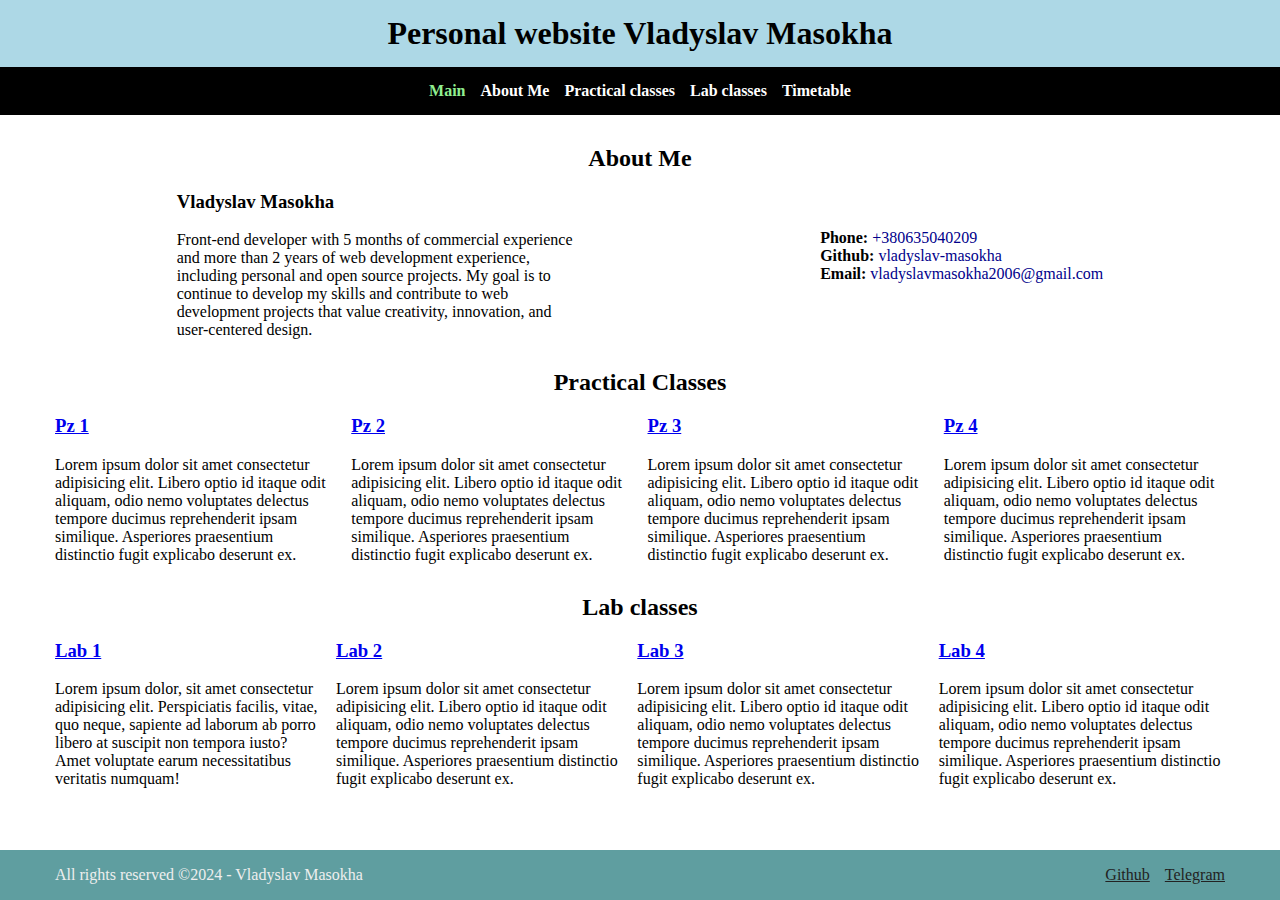
==== index.html @ e5b8f501 "update links" ====
<!DOCTYPE html>
<html lang="en">
	<head>
		<meta charset="UTF-8" />
		<meta name="viewport" content="width=device-width, initial-scale=1.0" />
		<title>CV, Vladyslav Masokha - Junior React developer</title>
		<link rel="stylesheet" href="./style.css" />
	</head>
	<body>
		<div id="root">
			<header class="header">
				<div class="wrapper">
					<div class="headerTop">
						<h1>Personal website Vladyslav Masokha</h1>
					</div>
				</div>
			</header>

			<nav class="nav" role="navigation">
				<ul>
					<li><a href="./index.html" class="navLink active">Main</a></li>
					<li><a href="#about" class="navLink">About Me</a></li>
					<li>
						<a href="#practicalClasses" class="navLink">Practical classes</a>
					</li>
					<li><a href="#labClasses" class="navLink">Lab classes</a></li>
					<li><a href="./timetable.html" class="navLink">Timetable</a></li>
				</ul>
			</nav>

			<main class="main">
				<section id="about">
					<div class="wrapper">
						<h2 class="blockTitle">About Me</h2>

						<div class="aboutBody">
							<div class="personalInfo">
								<h3>Vladyslav Masokha</h3>
								<p>
									Front-end developer with 5 months of commercial experience and
									more than 2 years of web development experience, including
									personal and open source projects. My goal is to continue to
									develop my skills and contribute to web development projects
									that value creativity, innovation, and user-centered design.
								</p>
							</div>

							<div class="contactInfo">
								<p>
									<span>Phone: </span
									><a href="tel:+380635040209">+380635040209</a>
								</p>
								<p>
									<span>Github: </span
									><a href="https://github.com/vladyslav-masokha"
										>vladyslav-masokha</a
									>
								</p>
								<p>
									<span>Email: </span
									><a href="mailto:vladyslavmasokha2006@gmail.com"
										>vladyslavmasokha2006@gmail.com</a
									>
								</p>
							</div>
						</div>
					</div>
				</section>

				<section id="practicalClasses">
					<div class="wrapper">
						<h2 class="blockTitle">Practical Classes</h2>

						<div class="practicalClassesBody">
							<div class="practical">
								<h3>
									<a
										href="./timetable.html"
										target="_blank"
										>Pz 1</a
									>
								</h3>
								<p>
									Lorem ipsum dolor sit amet consectetur adipisicing elit.
									Libero optio id itaque odit aliquam, odio nemo voluptates
									delectus tempore ducimus reprehenderit ipsam similique.
									Asperiores praesentium distinctio fugit explicabo deserunt ex.
								</p>
							</div>
							<div class="practical">
								<h3>
									<a
										href="./pz1/index.html"
										target="_blank"
										>Pz 2</a
									>
								</h3>
								<p>
									Lorem ipsum dolor sit amet consectetur adipisicing elit.
									Libero optio id itaque odit aliquam, odio nemo voluptates
									delectus tempore ducimus reprehenderit ipsam similique.
									Asperiores praesentium distinctio fugit explicabo deserunt ex.
								</p>
							</div>
							<div class="practical">
								<h3>
									<a
										href="./pz3/index.html"
										target="_blank"
										>Pz 3</a
									>
								</h3>
								<p>
									Lorem ipsum dolor sit amet consectetur adipisicing elit.
									Libero optio id itaque odit aliquam, odio nemo voluptates
									delectus tempore ducimus reprehenderit ipsam similique.
									Asperiores praesentium distinctio fugit explicabo deserunt ex.
								</p>
							</div>

							<div class="practical">
								<h3>
									<a
										href="./pz4/index.html"
										target="_blank"
										>Pz 4</a
									>
								</h3>
								<p>
									Lorem ipsum dolor sit amet consectetur adipisicing elit.
									Libero optio id itaque odit aliquam, odio nemo voluptates
									delectus tempore ducimus reprehenderit ipsam similique.
									Asperiores praesentium distinctio fugit explicabo deserunt ex.
								</p>
							</div>
						</div>
					</div>
				</section>

				<section id="labClasses">
					<div class="wrapper">
						<h2 class="blockTitle">Lab classes</h2>

						<div class="labClassesBody">
							<div class="lab">
								<h3>
									<a href="./lab1/index.html" target="_blank">Lab 1</a>
								</h3>
								<p>
									Lorem ipsum dolor, sit amet consectetur adipisicing elit.
									Perspiciatis facilis, vitae, quo neque, sapiente ad laborum ab
									porro libero at suscipit non tempora iusto? Amet voluptate
									earum necessitatibus veritatis numquam!
								</p>
							</div>

							<div class="lab">
								<h3>
									<a href="./lab2/lab2.html" target="_blank">Lab 2</a>
								</h3>
								<p>
									Lorem ipsum dolor sit amet consectetur adipisicing elit.
									Libero optio id itaque odit aliquam, odio nemo voluptates
									delectus tempore ducimus reprehenderit ipsam similique.
									Asperiores praesentium distinctio fugit explicabo deserunt ex.
								</p>
							</div>

							<div class="lab">
								<h3>
									<a href="./pz3/index.html" target="_blank">Lab 3</a>
								</h3>
								<p>
									Lorem ipsum dolor sit amet consectetur adipisicing elit.
									Libero optio id itaque odit aliquam, odio nemo voluptates
									delectus tempore ducimus reprehenderit ipsam similique.
									Asperiores praesentium distinctio fugit explicabo deserunt ex.
								</p>
							</div>

							<div class="lab">
								<h3>
									<a href="./lab4/index.html" target="_blank">Lab 4</a>
								</h3>
								<p>
									Lorem ipsum dolor sit amet consectetur adipisicing elit.
									Libero optio id itaque odit aliquam, odio nemo voluptates
									delectus tempore ducimus reprehenderit ipsam similique.
									Asperiores praesentium distinctio fugit explicabo deserunt ex.
								</p>
							</div>
						</div>
					</div>
				</section>
			</main>

			<footer class="footer">
				<div class="wrapper">
					<div class="footerBody">
						<span class="copyright">
							All rights reserved &copy;2024 - Vladyslav Masokha
						</span>

						<div class="socials">
							<ul>
								<li>
									<a href="https://github.com/vladyslav-masokha" target="_blank"
										>Github</a
									>
								</li>
								<li>
									<a href="https://t.me/vll_kmx" target="_blank">Telegram</a>
								</li>
							</ul>
						</div>
					</div>
				</div>
			</footer>
		</div>
	</body>
</html>
---- style.css ----
*,
*::before,
*::after {
	box-sizing: border-box;
}

#root {
	display: flex;
	flex-direction: column;
	min-height: 100vh;
	overflow: hidden;
}

body,
h1,
p,
h2 {
	margin: 0;
	padding: 0;
}

li {
	list-style: none;
}

.wrapper {
	max-width: 1170px;
	margin: 0 auto;
}

.header {
	background-color: lightblue;

	.headerTop {
		text-align: center;
		padding: 15px 0;
	}
}

.nav ul {
	display: flex;
	justify-content: center;
	background-color: #000;
	padding: 15px 0;
	margin: 0;

	li:not(:first-child) {
		margin: 0 0 0 15px;
	}

	.navLink {
		color: #fff;
		text-decoration: none;
		font-weight: 700;
		transition: color 0.5s ease-in-out;

		&.active {
			color: #90ee90;
		}

		&:hover {
			color: #90ee90;
		}
	}
}

.main {
	.blockTitle {
		text-align: center;
	}

	#about {
		margin: 30px 0;

		.aboutBody {
			display: flex;
			justify-content: space-around;
			align-items: center;

			.personalInfo {
				max-width: 400px;
			}

			.contactInfo {
				span {
					font-weight: 700;
				}

				a {
					color: #00008b;
					text-decoration: none;
				}
			}
		}
	}

	#practicalClasses,
	#labClasses {
		margin: 30px 0;

		.practicalClassesBody,
		.labClassesBody {
			display: flex;
			gap: 15px;
			justify-content: space-around;

			.practical,
			.lab {
				max-width: 400px;
			}
		}
	}
}

.footer {
	margin-top: auto;
	background-color: cadetblue;

	.footerBody {
		display: flex;
		justify-content: space-between;
		align-items: center;

		.copyright {
			color: #eee;
		}

		.socials ul {
			display: flex;

			li:not(:first-child) {
				margin: 0 0 0 15px;
			}

			a {
				color: #222;
			}
		}
	}
}

table {
	width: 100%;
	border-collapse: collapse;
	margin: 20px 0;
	box-shadow: 0 2px 10px rgba(0, 0, 0, 0.1);

	th,
	td {
		border: 1px solid #ccc;
		padding: 15px;
		text-align: center;
		background-color: #fff;
		transition: background-color 0.3s;
	}

	th {
		background-color: #502fd4;
		color: #fff;

		p {
			margin: 0;
			font-size: 0.8em;
		}
	}

	td:hover {
		background-color: #f1f1f1;
	}

	.time {
		font-weight: bold;
	}
}
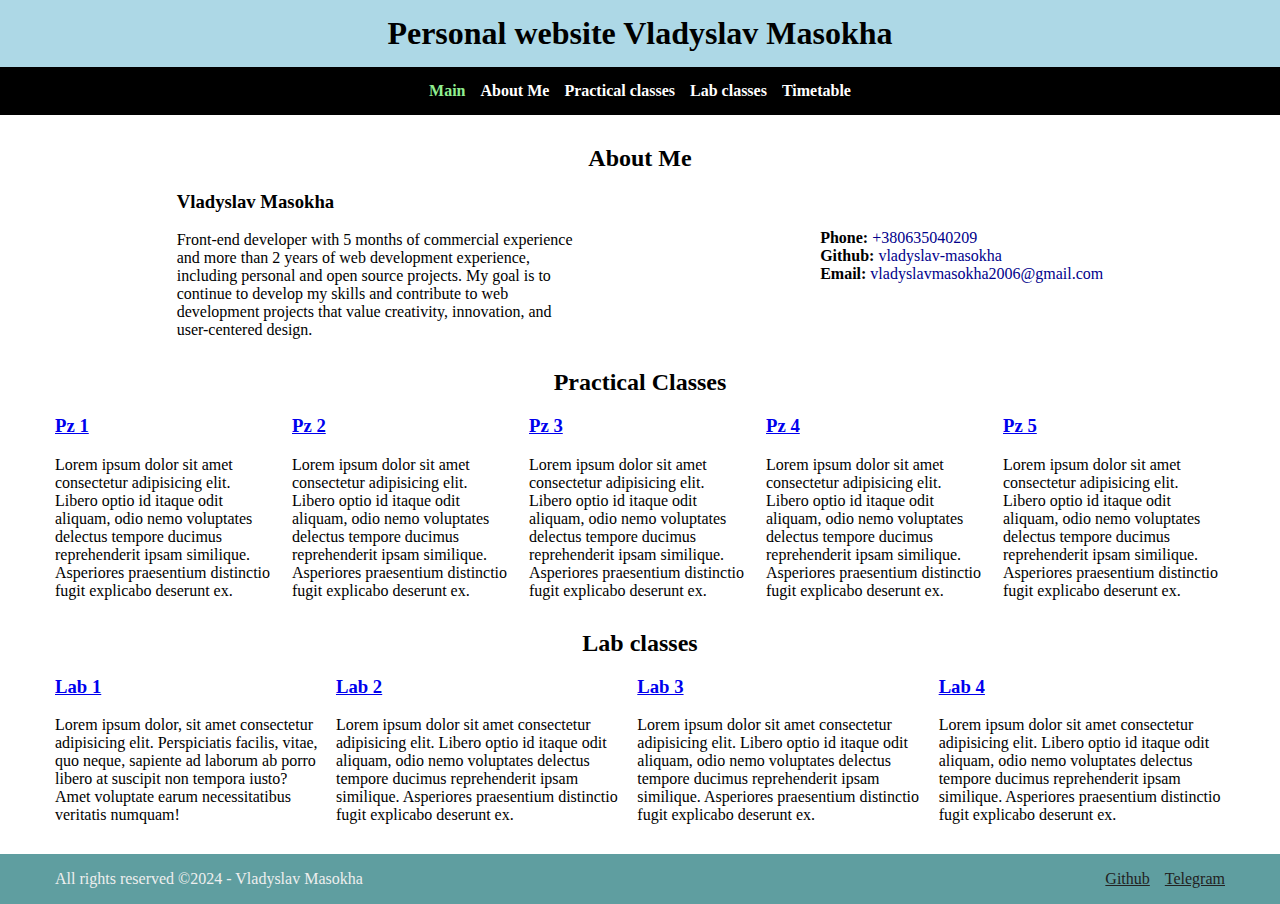
==== commit 92b69733: "added link pz5" ====
--- a/index.html
+++ b/index.html
@@ -74,57 +74,53 @@
 						<div class="practicalClassesBody">
 							<div class="practical">
 								<h3>
-									<a
-										href="./timetable.html"
-										target="_blank"
-										>Pz 1</a
-									>
-								</h3>
-								<p>
-									Lorem ipsum dolor sit amet consectetur adipisicing elit.
-									Libero optio id itaque odit aliquam, odio nemo voluptates
-									delectus tempore ducimus reprehenderit ipsam similique.
-									Asperiores praesentium distinctio fugit explicabo deserunt ex.
-								</p>
-							</div>
-							<div class="practical">
-								<h3>
-									<a
-										href="./pz1/index.html"
-										target="_blank"
-										>Pz 2</a
-									>
-								</h3>
-								<p>
-									Lorem ipsum dolor sit amet consectetur adipisicing elit.
-									Libero optio id itaque odit aliquam, odio nemo voluptates
-									delectus tempore ducimus reprehenderit ipsam similique.
-									Asperiores praesentium distinctio fugit explicabo deserunt ex.
-								</p>
-							</div>
-							<div class="practical">
-								<h3>
-									<a
-										href="./pz3/index.html"
-										target="_blank"
-										>Pz 3</a
-									>
-								</h3>
-								<p>
-									Lorem ipsum dolor sit amet consectetur adipisicing elit.
-									Libero optio id itaque odit aliquam, odio nemo voluptates
-									delectus tempore ducimus reprehenderit ipsam similique.
-									Asperiores praesentium distinctio fugit explicabo deserunt ex.
-								</p>
-							</div>
-
-							<div class="practical">
-								<h3>
-									<a
-										href="./pz4/index.html"
-										target="_blank"
-										>Pz 4</a
-									>
+									<a href="./timetable.html" target="_blank">Pz 1</a>
+								</h3>
+								<p>
+									Lorem ipsum dolor sit amet consectetur adipisicing elit.
+									Libero optio id itaque odit aliquam, odio nemo voluptates
+									delectus tempore ducimus reprehenderit ipsam similique.
+									Asperiores praesentium distinctio fugit explicabo deserunt ex.
+								</p>
+							</div>
+							<div class="practical">
+								<h3>
+									<a href="./pz1/index.html" target="_blank">Pz 2</a>
+								</h3>
+								<p>
+									Lorem ipsum dolor sit amet consectetur adipisicing elit.
+									Libero optio id itaque odit aliquam, odio nemo voluptates
+									delectus tempore ducimus reprehenderit ipsam similique.
+									Asperiores praesentium distinctio fugit explicabo deserunt ex.
+								</p>
+							</div>
+							<div class="practical">
+								<h3>
+									<a href="./pz3/index.html" target="_blank">Pz 3</a>
+								</h3>
+								<p>
+									Lorem ipsum dolor sit amet consectetur adipisicing elit.
+									Libero optio id itaque odit aliquam, odio nemo voluptates
+									delectus tempore ducimus reprehenderit ipsam similique.
+									Asperiores praesentium distinctio fugit explicabo deserunt ex.
+								</p>
+							</div>
+
+							<div class="practical">
+								<h3>
+									<a href="./pz4/index.html" target="_blank">Pz 4</a>
+								</h3>
+								<p>
+									Lorem ipsum dolor sit amet consectetur adipisicing elit.
+									Libero optio id itaque odit aliquam, odio nemo voluptates
+									delectus tempore ducimus reprehenderit ipsam similique.
+									Asperiores praesentium distinctio fugit explicabo deserunt ex.
+								</p>
+							</div>
+
+							<div class="practical">
+								<h3>
+									<a href="./pz5/index.html" target="_blank">Pz 5</a>
 								</h3>
 								<p>
 									Lorem ipsum dolor sit amet consectetur adipisicing elit.
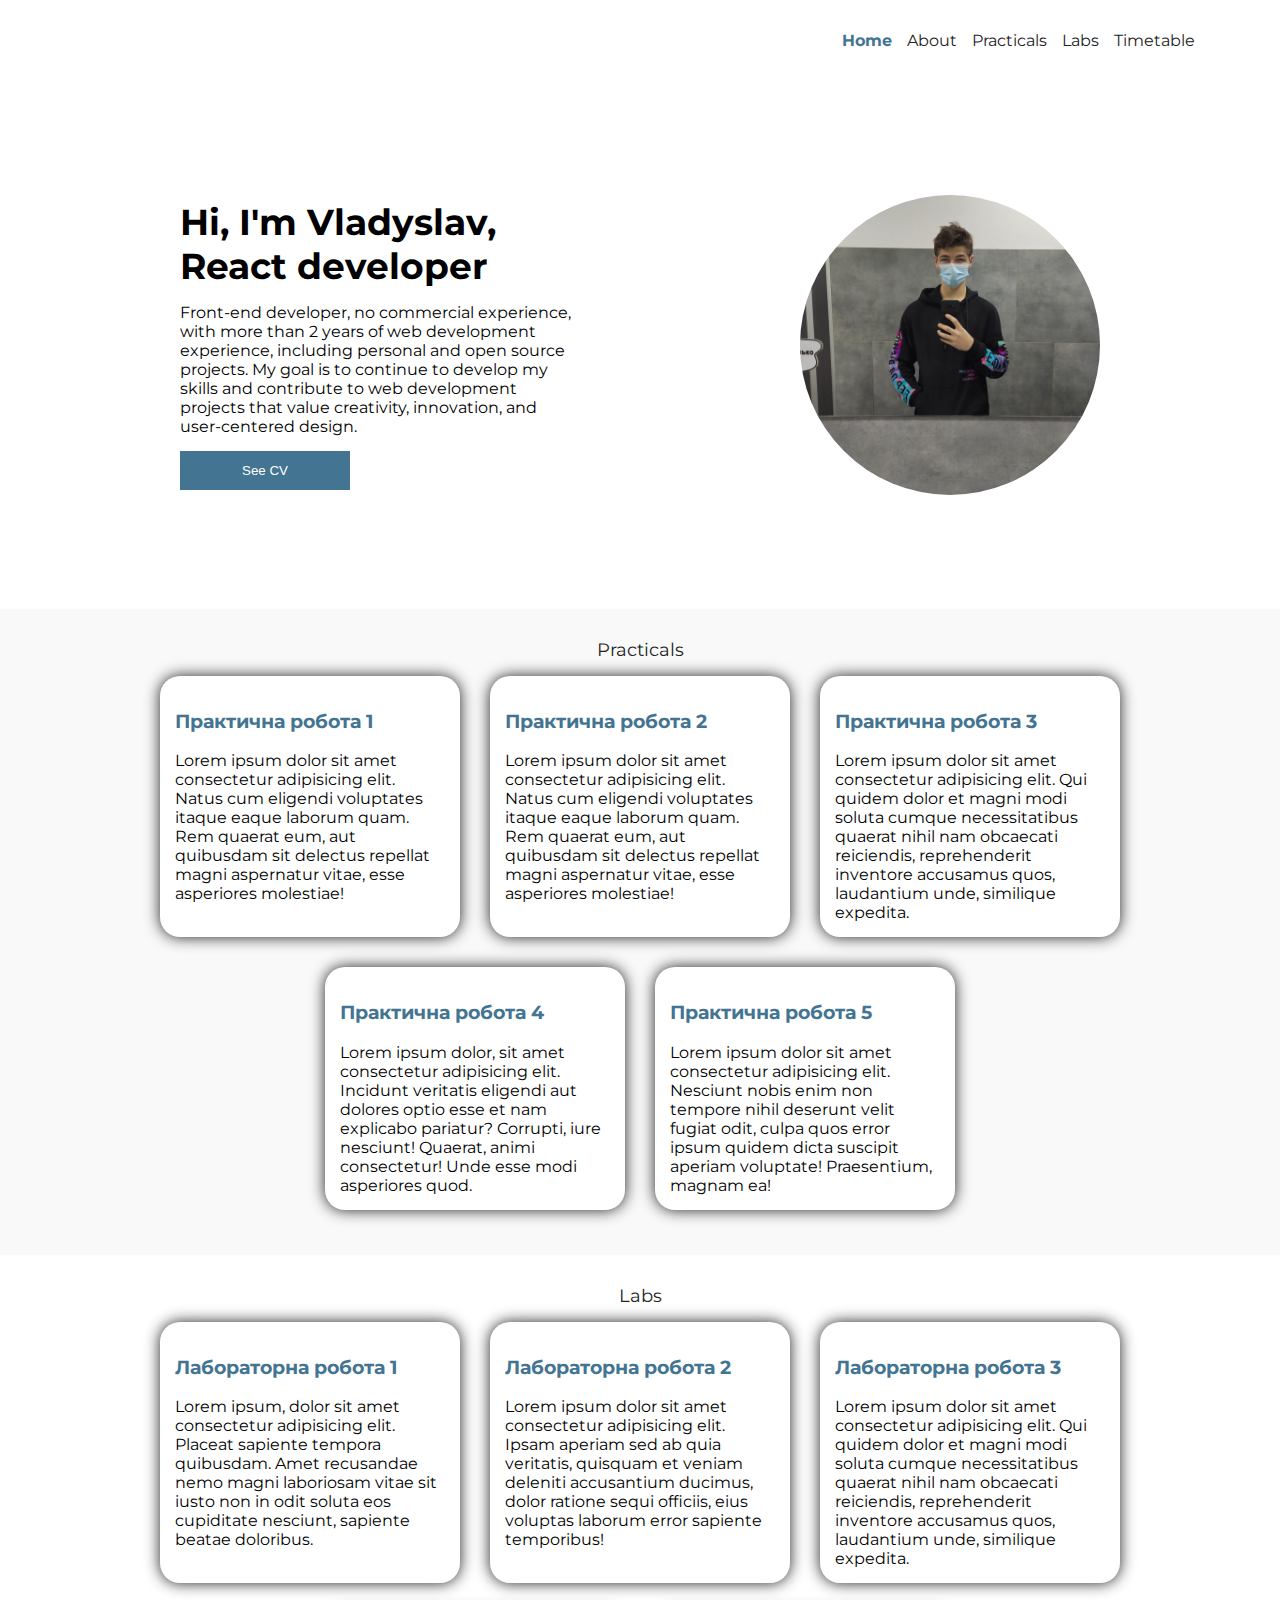
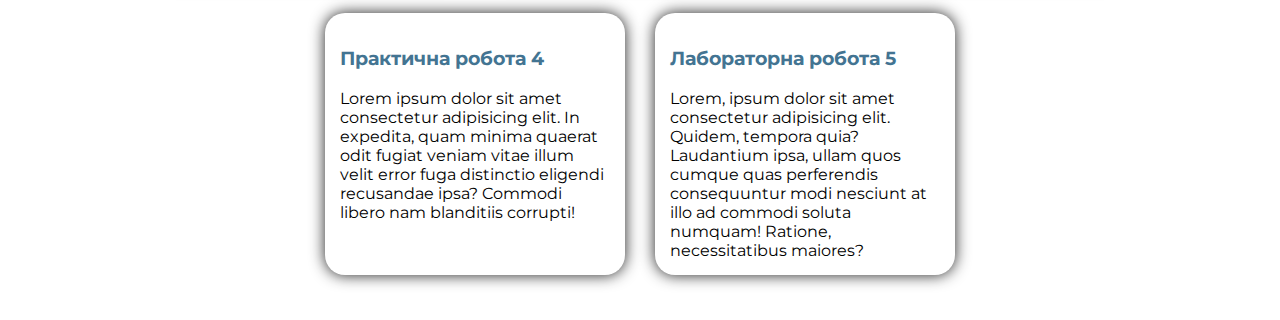
==== commit 8998e0a4: "added lab5" ====
--- a/index.html
+++ b/index.html
@@ -3,215 +3,207 @@
 	<head>
 		<meta charset="UTF-8" />
 		<meta name="viewport" content="width=device-width, initial-scale=1.0" />
-		<title>CV, Vladyslav Masokha - Junior React developer</title>
-		<link rel="stylesheet" href="./style.css" />
+		<title>Masokha Vladyslav - Junior React developer</title>
+		<link rel="stylesheet" href="./assets/styles/style.css" />
+
+		<!-- Fonts -->
+		<link rel="preconnect" href="https://fonts.googleapis.com" />
+		<link rel="preconnect" href="https://fonts.gstatic.com" crossorigin />
+		<link
+			href="https://fonts.googleapis.com/css2?family=Montserrat:ital,wght@0,100..900;1,100..900&display=swap"
+			rel="stylesheet"
+		/>
+
+		<script src="./assets/js/main.js" defer></script>
 	</head>
 	<body>
 		<div id="root">
 			<header class="header">
 				<div class="wrapper">
-					<div class="headerTop">
-						<h1>Personal website Vladyslav Masokha</h1>
-					</div>
+					<nav class="nav" role="navigation">
+						<ul>
+							<li>
+								<a href="./index.html" class="navLink active">Home</a>
+							</li>
+							<li>
+								<a href="#about" class="navLink">About</a>
+							</li>
+							<li>
+								<a href="#pzs">Practicals</a>
+							</li>
+							<li>
+								<a href="#labs">Labs</a>
+							</li>
+							<li>
+								<a href="./timetable.html">Timetable</a>
+							</li>
+						</ul>
+					</nav>
+
+					<button type="button" class="burgerNav">
+						<span class="burgerLine"></span>
+					</button>
 				</div>
 			</header>
 
-			<nav class="nav" role="navigation">
-				<ul>
-					<li><a href="./index.html" class="navLink active">Main</a></li>
-					<li><a href="#about" class="navLink">About Me</a></li>
-					<li>
-						<a href="#practicalClasses" class="navLink">Practical classes</a>
-					</li>
-					<li><a href="#labClasses" class="navLink">Lab classes</a></li>
-					<li><a href="./timetable.html" class="navLink">Timetable</a></li>
-				</ul>
-			</nav>
-
 			<main class="main">
-				<section id="about">
+				<section class="about" id="about">
 					<div class="wrapper">
-						<h2 class="blockTitle">About Me</h2>
-
 						<div class="aboutBody">
-							<div class="personalInfo">
-								<h3>Vladyslav Masokha</h3>
-								<p>
-									Front-end developer with 5 months of commercial experience and
-									more than 2 years of web development experience, including
-									personal and open source projects. My goal is to continue to
-									develop my skills and contribute to web development projects
-									that value creativity, innovation, and user-centered design.
-								</p>
-							</div>
-
-							<div class="contactInfo">
-								<p>
-									<span>Phone: </span
-									><a href="tel:+380635040209">+380635040209</a>
-								</p>
-								<p>
-									<span>Github: </span
-									><a href="https://github.com/vladyslav-masokha"
-										>vladyslav-masokha</a
-									>
-								</p>
-								<p>
-									<span>Email: </span
-									><a href="mailto:vladyslavmasokha2006@gmail.com"
-										>vladyslavmasokha2006@gmail.com</a
-									>
-								</p>
-							</div>
+							<div class="aboutInfo">
+								<h1>Hi, I'm Vladyslav, React developer</h1>
+								<p>
+									Front-end developer, no commercial experience, with more than
+									2 years of web development experience, including personal and
+									open source projects. My goal is to continue to develop my
+									skills and contribute to web development projects that value
+									creativity, innovation, and user-centered design.
+								</p>
+								<a
+									href="https://stirring-bienenstitch-fa72ca.netlify.app/"
+									target="_blank"
+								>
+									<button type="button">See CV</button>
+								</a>
+							</div>
+
+							<img
+								src="./assets/images/photo.jpg"
+								alt="User photo"
+								class="aboutImage"
+							/>
 						</div>
 					</div>
 				</section>
 
-				<section id="practicalClasses">
+				<section class="pzs" id="pzs">
 					<div class="wrapper">
-						<h2 class="blockTitle">Practical Classes</h2>
-
-						<div class="practicalClassesBody">
-							<div class="practical">
-								<h3>
-									<a href="./timetable.html" target="_blank">Pz 1</a>
+						<h2>Practicals</h2>
+
+						<div class="pzsBody">
+							<div class="pz">
+								<h3>
+									<a href="./timetable.html">Практична робота 1</a>
+								</h3>
+								<p>
+									Lorem ipsum dolor sit amet consectetur adipisicing elit. Natus
+									cum eligendi voluptates itaque eaque laborum quam. Rem quaerat
+									eum, aut quibusdam sit delectus repellat magni aspernatur
+									vitae, esse asperiores molestiae!
+								</p>
+							</div>
+							<div class="pz">
+								<h3>
+									<a href="./pz1/index.html">Практична робота 2</a>
+								</h3>
+								<p>
+									Lorem ipsum dolor sit amet consectetur adipisicing elit. Natus
+									cum eligendi voluptates itaque eaque laborum quam. Rem quaerat
+									eum, aut quibusdam sit delectus repellat magni aspernatur
+									vitae, esse asperiores molestiae!
+								</p>
+							</div>
+							<div class="pz">
+								<h3>
+									<a href="./pz3/index.html">Практична робота 3</a>
+								</h3>
+								<p>
+									Lorem ipsum dolor sit amet consectetur adipisicing elit. Qui
+									quidem dolor et magni modi soluta cumque necessitatibus
+									quaerat nihil nam obcaecati reiciendis, reprehenderit
+									inventore accusamus quos, laudantium unde, similique expedita.
+								</p>
+							</div>
+							<div class="pz">
+								<h3>
+									<a href="./pz4/index.html">Практична робота 4</a>
+								</h3>
+								<p>
+									Lorem ipsum dolor, sit amet consectetur adipisicing elit.
+									Incidunt veritatis eligendi aut dolores optio esse et nam
+									explicabo pariatur? Corrupti, iure nesciunt! Quaerat, animi
+									consectetur! Unde esse modi asperiores quod.
+								</p>
+							</div>
+							<div class="pz">
+								<h3>
+									<a href="./pz5/index.html">Практична робота 5</a>
 								</h3>
 								<p>
 									Lorem ipsum dolor sit amet consectetur adipisicing elit.
-									Libero optio id itaque odit aliquam, odio nemo voluptates
-									delectus tempore ducimus reprehenderit ipsam similique.
-									Asperiores praesentium distinctio fugit explicabo deserunt ex.
-								</p>
-							</div>
-							<div class="practical">
-								<h3>
-									<a href="./pz1/index.html" target="_blank">Pz 2</a>
-								</h3>
-								<p>
-									Lorem ipsum dolor sit amet consectetur adipisicing elit.
-									Libero optio id itaque odit aliquam, odio nemo voluptates
-									delectus tempore ducimus reprehenderit ipsam similique.
-									Asperiores praesentium distinctio fugit explicabo deserunt ex.
-								</p>
-							</div>
-							<div class="practical">
-								<h3>
-									<a href="./pz3/index.html" target="_blank">Pz 3</a>
-								</h3>
-								<p>
-									Lorem ipsum dolor sit amet consectetur adipisicing elit.
-									Libero optio id itaque odit aliquam, odio nemo voluptates
-									delectus tempore ducimus reprehenderit ipsam similique.
-									Asperiores praesentium distinctio fugit explicabo deserunt ex.
-								</p>
-							</div>
-
-							<div class="practical">
-								<h3>
-									<a href="./pz4/index.html" target="_blank">Pz 4</a>
-								</h3>
-								<p>
-									Lorem ipsum dolor sit amet consectetur adipisicing elit.
-									Libero optio id itaque odit aliquam, odio nemo voluptates
-									delectus tempore ducimus reprehenderit ipsam similique.
-									Asperiores praesentium distinctio fugit explicabo deserunt ex.
-								</p>
-							</div>
-
-							<div class="practical">
-								<h3>
-									<a href="./pz5/index.html" target="_blank">Pz 5</a>
-								</h3>
-								<p>
-									Lorem ipsum dolor sit amet consectetur adipisicing elit.
-									Libero optio id itaque odit aliquam, odio nemo voluptates
-									delectus tempore ducimus reprehenderit ipsam similique.
-									Asperiores praesentium distinctio fugit explicabo deserunt ex.
+									Nesciunt nobis enim non tempore nihil deserunt velit fugiat
+									odit, culpa quos error ipsum quidem dicta suscipit aperiam
+									voluptate! Praesentium, magnam ea!
 								</p>
 							</div>
 						</div>
 					</div>
 				</section>
 
-				<section id="labClasses">
+				<section class="labs" id="labs">
 					<div class="wrapper">
-						<h2 class="blockTitle">Lab classes</h2>
-
-						<div class="labClassesBody">
-							<div class="lab">
-								<h3>
-									<a href="./lab1/index.html" target="_blank">Lab 1</a>
-								</h3>
-								<p>
-									Lorem ipsum dolor, sit amet consectetur adipisicing elit.
-									Perspiciatis facilis, vitae, quo neque, sapiente ad laborum ab
-									porro libero at suscipit non tempora iusto? Amet voluptate
-									earum necessitatibus veritatis numquam!
-								</p>
-							</div>
-
-							<div class="lab">
-								<h3>
-									<a href="./lab2/lab2.html" target="_blank">Lab 2</a>
-								</h3>
-								<p>
-									Lorem ipsum dolor sit amet consectetur adipisicing elit.
-									Libero optio id itaque odit aliquam, odio nemo voluptates
-									delectus tempore ducimus reprehenderit ipsam similique.
-									Asperiores praesentium distinctio fugit explicabo deserunt ex.
-								</p>
-							</div>
-
-							<div class="lab">
-								<h3>
-									<a href="./pz3/index.html" target="_blank">Lab 3</a>
-								</h3>
-								<p>
-									Lorem ipsum dolor sit amet consectetur adipisicing elit.
-									Libero optio id itaque odit aliquam, odio nemo voluptates
-									delectus tempore ducimus reprehenderit ipsam similique.
-									Asperiores praesentium distinctio fugit explicabo deserunt ex.
-								</p>
-							</div>
-
-							<div class="lab">
-								<h3>
-									<a href="./lab4/index.html" target="_blank">Lab 4</a>
-								</h3>
-								<p>
-									Lorem ipsum dolor sit amet consectetur adipisicing elit.
-									Libero optio id itaque odit aliquam, odio nemo voluptates
-									delectus tempore ducimus reprehenderit ipsam similique.
-									Asperiores praesentium distinctio fugit explicabo deserunt ex.
+						<h2>Labs</h2>
+
+						<div class="labsBody">
+							<div class="lab">
+								<h3>
+									<a href="./lab1/index.html">Лабораторна робота 1</a>
+								</h3>
+								<p>
+									Lorem ipsum, dolor sit amet consectetur adipisicing elit.
+									Placeat sapiente tempora quibusdam. Amet recusandae nemo magni
+									laboriosam vitae sit iusto non in odit soluta eos cupiditate
+									nesciunt, sapiente beatae doloribus.
+								</p>
+							</div>
+							<div class="lab">
+								<h3>
+									<a href="./lab2/lab2.html">Лабораторна робота 2</a>
+								</h3>
+								<p>
+									Lorem ipsum dolor sit amet consectetur adipisicing elit. Ipsam
+									aperiam sed ab quia veritatis, quisquam et veniam deleniti
+									accusantium ducimus, dolor ratione sequi officiis, eius
+									voluptas laborum error sapiente temporibus!
+								</p>
+							</div>
+							<div class="lab">
+								<h3>
+									<a href="./pz3/index.html">Лабораторна робота 3</a>
+								</h3>
+								<p>
+									Lorem ipsum dolor sit amet consectetur adipisicing elit. Qui
+									quidem dolor et magni modi soluta cumque necessitatibus
+									quaerat nihil nam obcaecati reiciendis, reprehenderit
+									inventore accusamus quos, laudantium unde, similique expedita.
+								</p>
+							</div>
+							<div class="lab">
+								<h3>
+									<a href="./lab4/index.html">Практична робота 4</a>
+								</h3>
+								<p>
+									Lorem ipsum dolor sit amet consectetur adipisicing elit. In
+									expedita, quam minima quaerat odit fugiat veniam vitae illum
+									velit error fuga distinctio eligendi recusandae ipsa? Commodi
+									libero nam blanditiis corrupti!
+								</p>
+							</div>
+							<div class="lab">
+								<h3>
+									<a href="./lab5/index.html">Лабораторна робота 5</a>
+								</h3>
+								<p>
+									Lorem, ipsum dolor sit amet consectetur adipisicing elit.
+									Quidem, tempora quia? Laudantium ipsa, ullam quos cumque quas
+									perferendis consequuntur modi nesciunt at illo ad commodi
+									soluta numquam! Ratione, necessitatibus maiores?
 								</p>
 							</div>
 						</div>
 					</div>
 				</section>
 			</main>
-
-			<footer class="footer">
-				<div class="wrapper">
-					<div class="footerBody">
-						<span class="copyright">
-							All rights reserved &copy;2024 - Vladyslav Masokha
-						</span>
-
-						<div class="socials">
-							<ul>
-								<li>
-									<a href="https://github.com/vladyslav-masokha" target="_blank"
-										>Github</a
-									>
-								</li>
-								<li>
-									<a href="https://t.me/vll_kmx" target="_blank">Telegram</a>
-								</li>
-							</ul>
-						</div>
-					</div>
-				</div>
-			</footer>
 		</div>
 	</body>
 </html>
--- a/assets/styles/style.css
+++ b/assets/styles/style.css
@@ -0,0 +1,315 @@
+*,
+*::before,
+*::after {
+	box-sizing: border-box;
+}
+
+#root {
+	display: flex;
+	flex-direction: column;
+	min-height: 100vh;
+	overflow: hidden;
+}
+
+body {
+	font-family: 'Montserrat', serif;
+}
+
+body,
+h1,
+p,
+h2 {
+	margin: 0;
+	padding: 0;
+}
+
+li {
+	list-style: none;
+}
+
+a {
+	text-decoration: none;
+}
+
+.wrapper {
+	max-width: 1170px;
+	margin: 0 auto;
+	padding: 0 15px;
+}
+
+.header {
+	background-color: #fff;
+
+	.nav {
+		position: fixed;
+		top: 0;
+		left: 0;
+		right: 0;
+
+		z-index: 2;
+
+		ul {
+			display: flex;
+			flex-direction: column;
+			align-items: center;
+			background-color: #fff;
+			padding: 10px 15px;
+			transition: transform 1s ease;
+			transform: translateY(-200%);
+
+			&.visible {
+				transform: none;
+			}
+
+			li {
+				padding: 5px 0;
+				cursor: pointer;
+
+				a {
+					color: #222;
+					transition: color 0.5s ease-in-out;
+
+					&.active {
+						color: #437492;
+						font-weight: 700;
+					}
+
+					&:hover {
+						color: #437492;
+					}
+				}
+			}
+		}
+	}
+
+	.burgerNav {
+		position: absolute;
+		right: 15px;
+		top: 15px;
+		display: block;
+		z-index: 9;
+
+		width: 30px;
+		height: 20px;
+
+		padding: 0;
+		border: none;
+		background: transparent;
+
+		cursor: pointer;
+
+		&::before,
+		&::after {
+			content: '';
+			position: absolute;
+			right: 0;
+
+			width: 100%;
+			height: 2px;
+
+			background: #222;
+			transition: transform 0.5s ease-in;
+		}
+
+		&::before {
+			top: 0;
+		}
+
+		&::after {
+			bottom: 0;
+		}
+
+		.burgerLine {
+			width: 100%;
+			height: 2px;
+
+			position: absolute;
+			right: 0;
+			top: 50%;
+
+			background: #222;
+			transform: translateY(-50%);
+			opacity: 1;
+			transition: opacity 1s ease;
+		}
+	}
+
+	.open {
+		.burgerLine {
+			opacity: 0;
+		}
+
+		&::before {
+			top: 10px;
+			transform: rotate(45deg);
+		}
+
+		&::after {
+			top: 10px;
+			transform: rotate(-45deg);
+		}
+	}
+}
+
+.about {
+	background-color: #fff;
+
+	.aboutBody {
+		display: flex;
+		flex-direction: column-reverse;
+		flex-wrap: wrap;
+		justify-content: space-around;
+		gap: 30px;
+		align-items: center;
+		padding: 10% 15px;
+
+		.aboutInfo {
+			max-width: 400px;
+			display: flex;
+			flex-direction: column;
+			text-align: center;
+			align-items: center;
+			gap: 15px;
+
+			h1 {
+				font-size: 36px;
+			}
+
+			a {
+				font-weight: 700;
+				transition: color 0.5s ease-in-out;
+
+				button {
+					color: #fff;
+					cursor: pointer;
+					transition: all 0.5s ease-in-out;
+					padding: 10px 60px;
+					border: 2px solid #437492;
+					background-color: #437492;
+
+					&:hover {
+						background-color: transparent;
+						color: #222;
+					}
+				}
+			}
+		}
+
+		.aboutImage {
+			max-width: 300px;
+			border-radius: 50%;
+		}
+	}
+}
+
+.pzs,
+.labs {
+	padding: 30px 0;
+	background-color: #f9f9f9;
+
+	h2 {
+		font-size: 18px;
+		color: #222;
+		font-weight: 400;
+		text-align: center;
+	}
+
+	.pzsBody,
+	.labsBody {
+		display: flex;
+		flex-wrap: wrap;
+		justify-content: center;
+		gap: 30px;
+		margin: 15px 0;
+
+		.pz,
+		.lab {
+			max-width: 300px;
+			background-color: #fff;
+			padding: 15px;
+			border-radius: 20px;
+			box-shadow: 0 0 15px #222;
+			transition: transform .5s ease-in-out;
+
+			&:hover {
+				cursor: pointer;
+				transform: scale(1.05);
+			}
+
+			h3 a {
+				color: #437492;
+			}
+		}
+	}
+}
+
+.labs {
+	background-color: #fff;
+}
+
+table {
+	width: 100%;
+	border-collapse: collapse;
+	margin: 20px 0;
+	box-shadow: 0 2px 10px rgba(0, 0, 0, 0.1);
+
+	th,
+	td {
+		border: 1px solid #ccc;
+		padding: 15px;
+		text-align: center;
+		background-color: #fff;
+		transition: background-color 0.3s;
+	}
+
+	th {
+		background-color: #502fd4;
+		color: #fff;
+
+		p {
+			margin: 0;
+			font-size: 0.8em;
+		}
+	}
+
+	td:hover {
+		background-color: #f1f1f1;
+	}
+
+	.time {
+		font-weight: bold;
+	}
+}
+
+@media screen and (min-width: 1024px) {
+	.header {
+		.nav {
+			position: static;
+
+			ul {
+				flex-direction: row;
+				transform: none;
+				justify-content: flex-end;
+
+				li:not(:first-child) {
+					margin: 0 0 0 15px;
+				}
+			}
+		}
+
+		.burgerNav {
+			display: none;
+		}
+	}
+
+	.about {
+		.aboutBody {
+			flex-direction: row;
+
+			.aboutInfo {
+				text-align: start;
+				align-items: flex-start;
+			}
+		}
+	}
+}
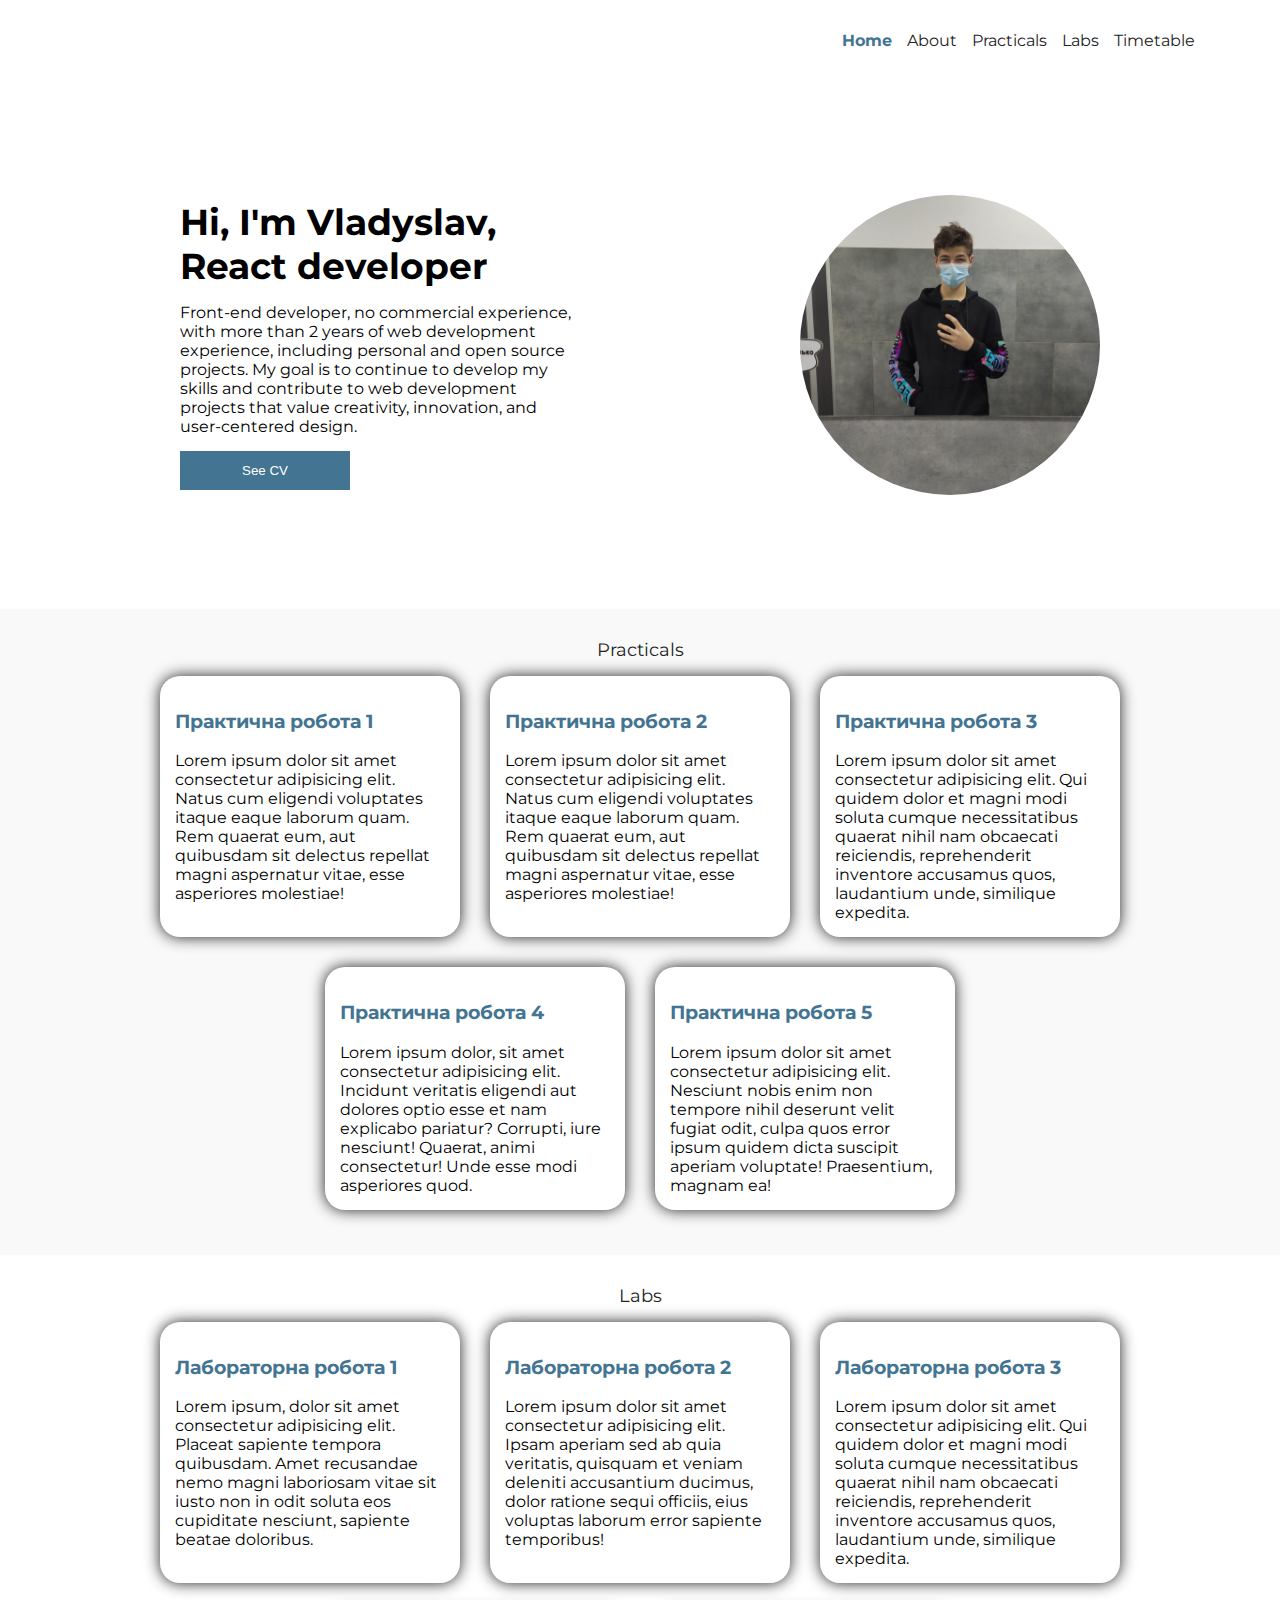
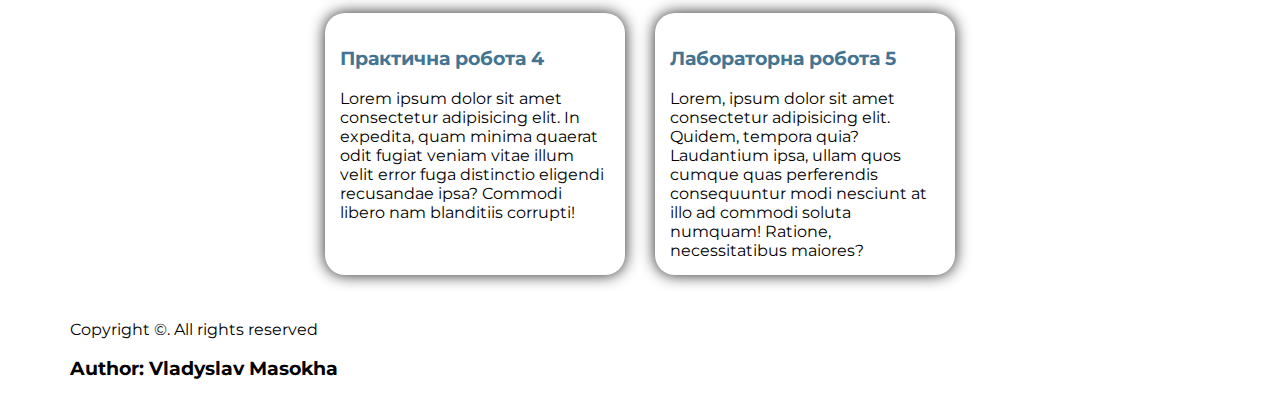
==== commit d6d27056: "added footer" ====
--- a/index.html
+++ b/index.html
@@ -204,6 +204,15 @@
 					</div>
 				</section>
 			</main>
+
+			<footer class="footer">
+				<div class="wrapper">
+					<div class="footerBody">
+						<p>Copyright &copy;<span></span>. All rights reserved</p>
+						<h3>Author: <span>Vladyslav Masokha</span></h3>
+					</div>
+				</div>
+			</footer>
 		</div>
 	</body>
 </html>
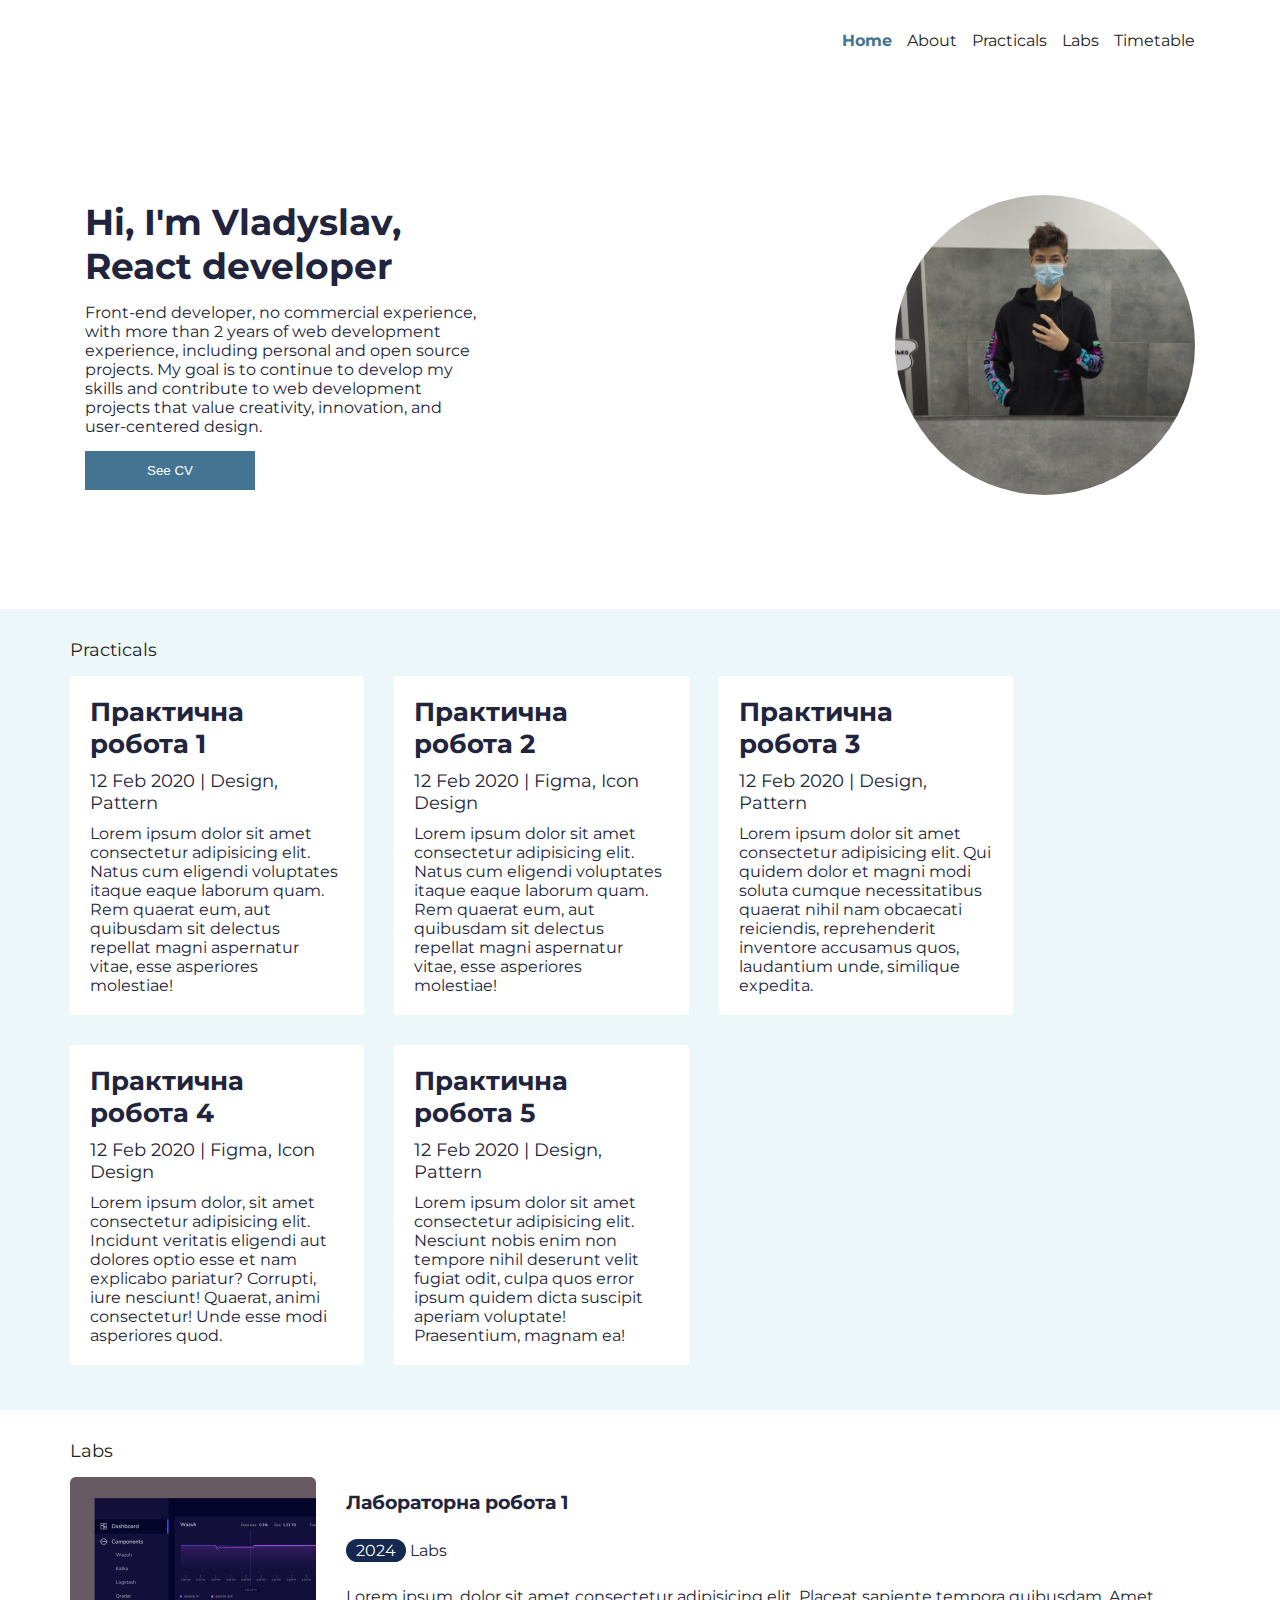
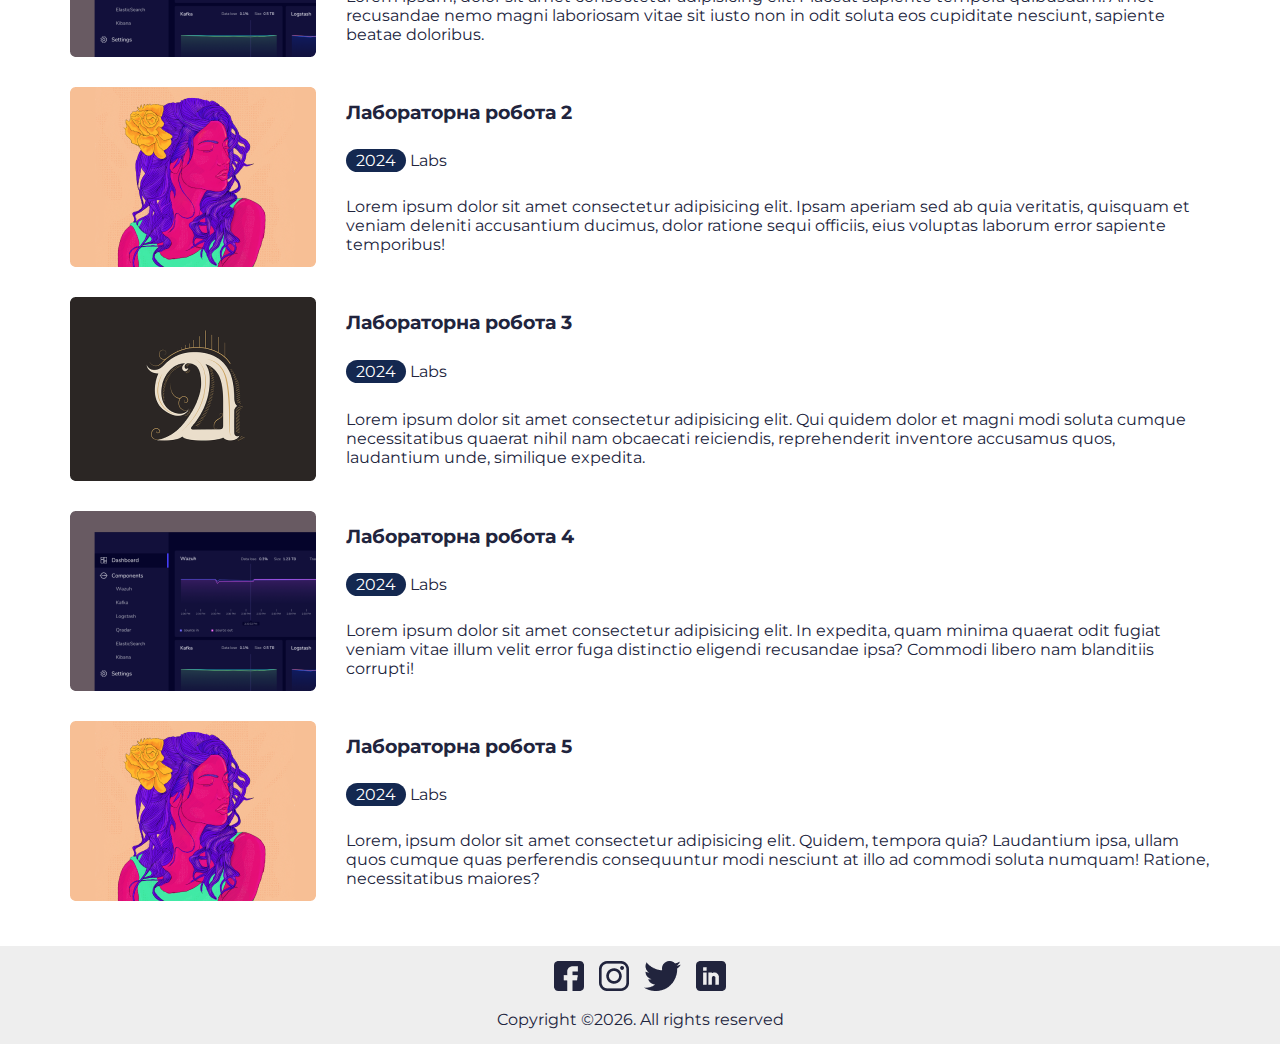
==== commit 44a591ee: "upgrade lab5" ====
--- a/index.html
+++ b/index.html
@@ -85,6 +85,7 @@
 								<h3>
 									<a href="./timetable.html">Практична робота 1</a>
 								</h3>
+								<p class="dateAuthor">12 Feb 2020 | Design, Pattern</p>
 								<p>
 									Lorem ipsum dolor sit amet consectetur adipisicing elit. Natus
 									cum eligendi voluptates itaque eaque laborum quam. Rem quaerat
@@ -96,6 +97,7 @@
 								<h3>
 									<a href="./pz1/index.html">Практична робота 2</a>
 								</h3>
+								<p class="dateAuthor">12 Feb 2020 | Figma, Icon Design</p>
 								<p>
 									Lorem ipsum dolor sit amet consectetur adipisicing elit. Natus
 									cum eligendi voluptates itaque eaque laborum quam. Rem quaerat
@@ -107,6 +109,7 @@
 								<h3>
 									<a href="./pz3/index.html">Практична робота 3</a>
 								</h3>
+								<p class="dateAuthor">12 Feb 2020 | Design, Pattern</p>
 								<p>
 									Lorem ipsum dolor sit amet consectetur adipisicing elit. Qui
 									quidem dolor et magni modi soluta cumque necessitatibus
@@ -118,6 +121,7 @@
 								<h3>
 									<a href="./pz4/index.html">Практична робота 4</a>
 								</h3>
+								<p class="dateAuthor">12 Feb 2020 | Figma, Icon Design</p>
 								<p>
 									Lorem ipsum dolor, sit amet consectetur adipisicing elit.
 									Incidunt veritatis eligendi aut dolores optio esse et nam
@@ -129,6 +133,7 @@
 								<h3>
 									<a href="./pz5/index.html">Практична робота 5</a>
 								</h3>
+								<p class="dateAuthor">12 Feb 2020 | Design, Pattern</p>
 								<p>
 									Lorem ipsum dolor sit amet consectetur adipisicing elit.
 									Nesciunt nobis enim non tempore nihil deserunt velit fugiat
@@ -146,59 +151,100 @@
 
 						<div class="labsBody">
 							<div class="lab">
-								<h3>
-									<a href="./lab1/index.html">Лабораторна робота 1</a>
-								</h3>
-								<p>
-									Lorem ipsum, dolor sit amet consectetur adipisicing elit.
-									Placeat sapiente tempora quibusdam. Amet recusandae nemo magni
-									laboriosam vitae sit iusto non in odit soluta eos cupiditate
-									nesciunt, sapiente beatae doloribus.
-								</p>
-							</div>
-							<div class="lab">
-								<h3>
-									<a href="./lab2/lab2.html">Лабораторна робота 2</a>
-								</h3>
-								<p>
-									Lorem ipsum dolor sit amet consectetur adipisicing elit. Ipsam
-									aperiam sed ab quia veritatis, quisquam et veniam deleniti
-									accusantium ducimus, dolor ratione sequi officiis, eius
-									voluptas laborum error sapiente temporibus!
-								</p>
-							</div>
-							<div class="lab">
-								<h3>
-									<a href="./pz3/index.html">Лабораторна робота 3</a>
-								</h3>
-								<p>
-									Lorem ipsum dolor sit amet consectetur adipisicing elit. Qui
-									quidem dolor et magni modi soluta cumque necessitatibus
-									quaerat nihil nam obcaecati reiciendis, reprehenderit
-									inventore accusamus quos, laudantium unde, similique expedita.
-								</p>
-							</div>
-							<div class="lab">
-								<h3>
-									<a href="./lab4/index.html">Практична робота 4</a>
-								</h3>
-								<p>
-									Lorem ipsum dolor sit amet consectetur adipisicing elit. In
-									expedita, quam minima quaerat odit fugiat veniam vitae illum
-									velit error fuga distinctio eligendi recusandae ipsa? Commodi
-									libero nam blanditiis corrupti!
-								</p>
-							</div>
-							<div class="lab">
-								<h3>
-									<a href="./lab5/index.html">Лабораторна робота 5</a>
-								</h3>
-								<p>
-									Lorem, ipsum dolor sit amet consectetur adipisicing elit.
-									Quidem, tempora quia? Laudantium ipsa, ullam quos cumque quas
-									perferendis consequuntur modi nesciunt at illo ad commodi
-									soluta numquam! Ratione, necessitatibus maiores?
-								</p>
+								<img
+									src="./assets/images/Rectangle 30.png"
+									alt="Lab 1"
+									class="labImage"
+								/>
+								<div class="labBody">
+									<h3>
+										<a href="./lab1/index.html">Лабораторна робота 1</a>
+									</h3>
+									<p><span>2024</span> Labs</p>
+									<p>
+										Lorem ipsum, dolor sit amet consectetur adipisicing elit.
+										Placeat sapiente tempora quibusdam. Amet recusandae nemo
+										magni laboriosam vitae sit iusto non in odit soluta eos
+										cupiditate nesciunt, sapiente beatae doloribus.
+									</p>
+								</div>
+							</div>
+							<div class="lab">
+								<img
+									src="./assets/images/Rectangle 32.png"
+									alt="Lab 2"
+									class="labImage"
+								/>
+								<div class="labBody">
+									<h3>
+										<a href="./lab2/lab2.html">Лабораторна робота 2</a>
+									</h3>
+									<p><span>2024</span> Labs</p>
+									<p>
+										Lorem ipsum dolor sit amet consectetur adipisicing elit.
+										Ipsam aperiam sed ab quia veritatis, quisquam et veniam
+										deleniti accusantium ducimus, dolor ratione sequi officiis,
+										eius voluptas laborum error sapiente temporibus!
+									</p>
+								</div>
+							</div>
+							<div class="lab">
+								<img
+									src="./assets/images/Rectangle 34.png"
+									alt="Lab 3"
+									class="labImage"
+								/>
+								<div class="labBody">
+									<h3>
+										<a href="./pz3/index.html">Лабораторна робота 3</a>
+									</h3>
+									<p><span>2024</span> Labs</p>
+									<p>
+										Lorem ipsum dolor sit amet consectetur adipisicing elit. Qui
+										quidem dolor et magni modi soluta cumque necessitatibus
+										quaerat nihil nam obcaecati reiciendis, reprehenderit
+										inventore accusamus quos, laudantium unde, similique
+										expedita.
+									</p>
+								</div>
+							</div>
+							<div class="lab">
+								<img
+									src="./assets/images/Rectangle 30.png"
+									alt="Lab 4"
+									class="labImage"
+								/>
+								<div class="labBody">
+									<h3>
+										<a href="./lab4/index.html">Лабораторна робота 4</a>
+									</h3>
+									<p><span>2024</span> Labs</p>
+									<p>
+										Lorem ipsum dolor sit amet consectetur adipisicing elit. In
+										expedita, quam minima quaerat odit fugiat veniam vitae illum
+										velit error fuga distinctio eligendi recusandae ipsa?
+										Commodi libero nam blanditiis corrupti!
+									</p>
+								</div>
+							</div>
+							<div class="lab">
+								<img
+									src="./assets/images/Rectangle 32.png"
+									alt="Lab 5"
+									class="labImage"
+								/>
+								<div class="labBody">
+									<h3>
+										<a href="./lab5/index.html">Лабораторна робота 5</a>
+									</h3>
+									<p><span>2024</span> Labs</p>
+									<p>
+										Lorem, ipsum dolor sit amet consectetur adipisicing elit.
+										Quidem, tempora quia? Laudantium ipsa, ullam quos cumque
+										quas perferendis consequuntur modi nesciunt at illo ad
+										commodi soluta numquam! Ratione, necessitatibus maiores?
+									</p>
+								</div>
 							</div>
 						</div>
 					</div>
@@ -208,8 +254,13 @@
 			<footer class="footer">
 				<div class="wrapper">
 					<div class="footerBody">
+						<div>
+							<a href="#"><img src="./assets/images/fb.png" alt="Facebook" /></a>
+							<a href="#"><img src="./assets/images/insta.png" alt="Instagram" /></a>
+							<a href="#"><img src="./assets/images/Group.png" alt="Twitter" /></a>
+							<a href="#"><img src="./assets/images/Linkedin.png" alt="LinkedIn" /></a>
+						</div>
 						<p>Copyright &copy;<span></span>. All rights reserved</p>
-						<h3>Author: <span>Vladyslav Masokha</span></h3>
 					</div>
 				</div>
 			</footer>
--- a/assets/styles/style.css
+++ b/assets/styles/style.css
@@ -13,6 +13,7 @@
 
 body {
 	font-family: 'Montserrat', serif;
+	color: #21243d;
 }
 
 body,
@@ -158,7 +159,7 @@
 		display: flex;
 		flex-direction: column-reverse;
 		flex-wrap: wrap;
-		justify-content: space-around;
+		justify-content: space-between;
 		gap: 30px;
 		align-items: center;
 		padding: 10% 15px;
@@ -205,39 +206,47 @@
 .pzs,
 .labs {
 	padding: 30px 0;
-	background-color: #f9f9f9;
+	background-color: #edf7fa;
 
 	h2 {
 		font-size: 18px;
 		color: #222;
 		font-weight: 400;
-		text-align: center;
 	}
 
 	.pzsBody,
 	.labsBody {
 		display: flex;
 		flex-wrap: wrap;
-		justify-content: center;
 		gap: 30px;
 		margin: 15px 0;
 
-		.pz,
-		.lab {
-			max-width: 300px;
+		.pz {
+			max-width: 23vw;
 			background-color: #fff;
-			padding: 15px;
-			border-radius: 20px;
-			box-shadow: 0 0 15px #222;
-			transition: transform .5s ease-in-out;
-
-			&:hover {
-				cursor: pointer;
-				transform: scale(1.05);
-			}
-
-			h3 a {
-				color: #437492;
+			padding: 20px;
+			border-radius: 4px;
+			transition: transform 0.5s ease-in-out;
+			display: flex;
+			flex-direction: column;
+			gap: 10px;
+
+			h3 {
+				margin: 0;
+				font-size: 26px;
+			}
+
+			a,
+			p {
+				color: #21243d;
+			}
+
+			.dateAuthor {
+				font-size: 18px;
+			}
+
+			p {
+				font-size: 16px;
 			}
 		}
 	}
@@ -245,6 +254,56 @@
 
 .labs {
 	background-color: #fff;
+
+	.lab {
+		display: flex;
+		align-items: flex-start;
+		gap: 30px;
+
+		.labBody {
+			height: 100%;
+			display: flex;
+			flex-direction: column;
+			justify-content: space-around;
+
+			h3 {
+				margin: 0;
+
+				a {
+					color: #21243d;
+				}
+			}
+
+			span {
+				color: #fff;
+				padding: 2px 10px;
+				background-color: #142850;
+				border-radius: 16px;
+			}
+		}
+	}
+}
+
+.footer {
+	background-color: #eee;
+
+	.footerBody {
+		display: flex;
+		flex-direction: column;
+		justify-content: center;
+		gap: 15px;
+		align-items: center;
+		padding: 15px 0;
+
+		div {
+			display: flex;
+			gap: 15px;
+		}
+
+		h3 {
+			font-size: 14px;
+		}
+	}
 }
 
 table {
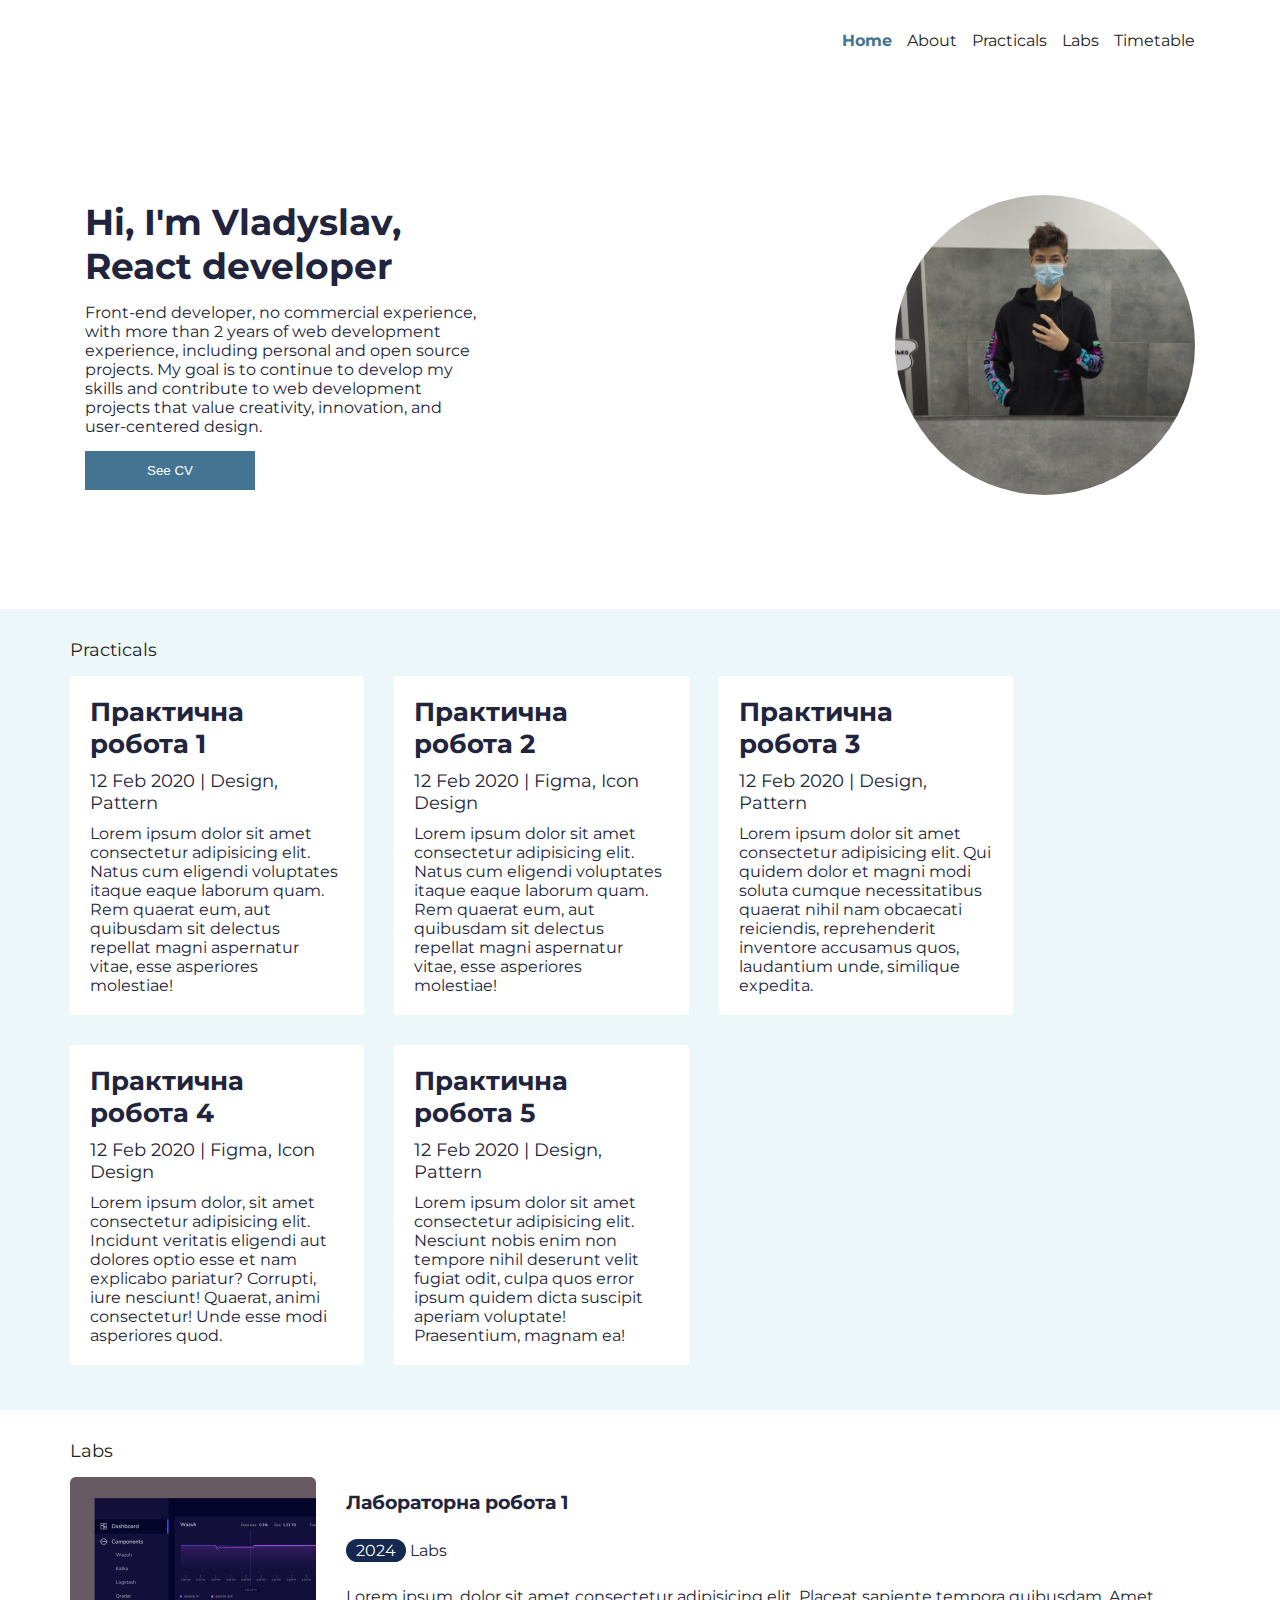
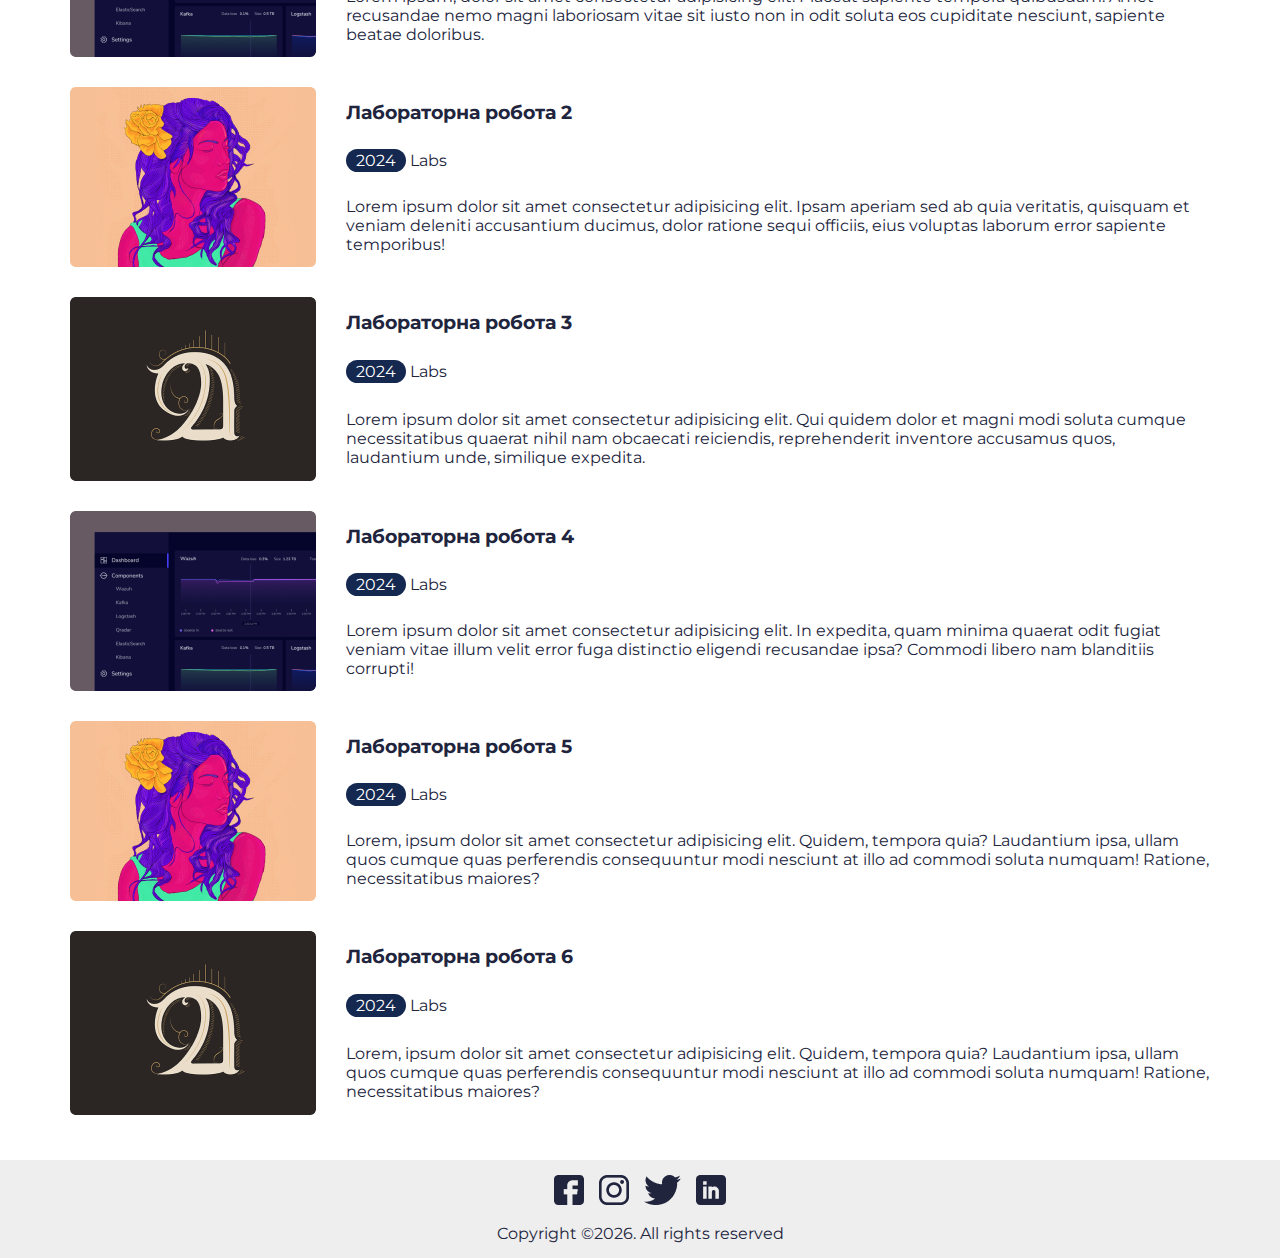
==== commit ffc55b2c: "added lab6" ====
--- a/index.html
+++ b/index.html
@@ -246,6 +246,25 @@
 									</p>
 								</div>
 							</div>
+							<div class="lab">
+								<img
+									src="./assets/images/Rectangle 34.png"
+									alt="Lab 6"
+									class="labImage"
+								/>
+								<div class="labBody">
+									<h3>
+										<a href="./lab6/index.html">Лабораторна робота 6</a>
+									</h3>
+									<p><span>2024</span> Labs</p>
+									<p>
+										Lorem, ipsum dolor sit amet consectetur adipisicing elit.
+										Quidem, tempora quia? Laudantium ipsa, ullam quos cumque
+										quas perferendis consequuntur modi nesciunt at illo ad
+										commodi soluta numquam! Ratione, necessitatibus maiores?
+									</p>
+								</div>
+							</div>
 						</div>
 					</div>
 				</section>
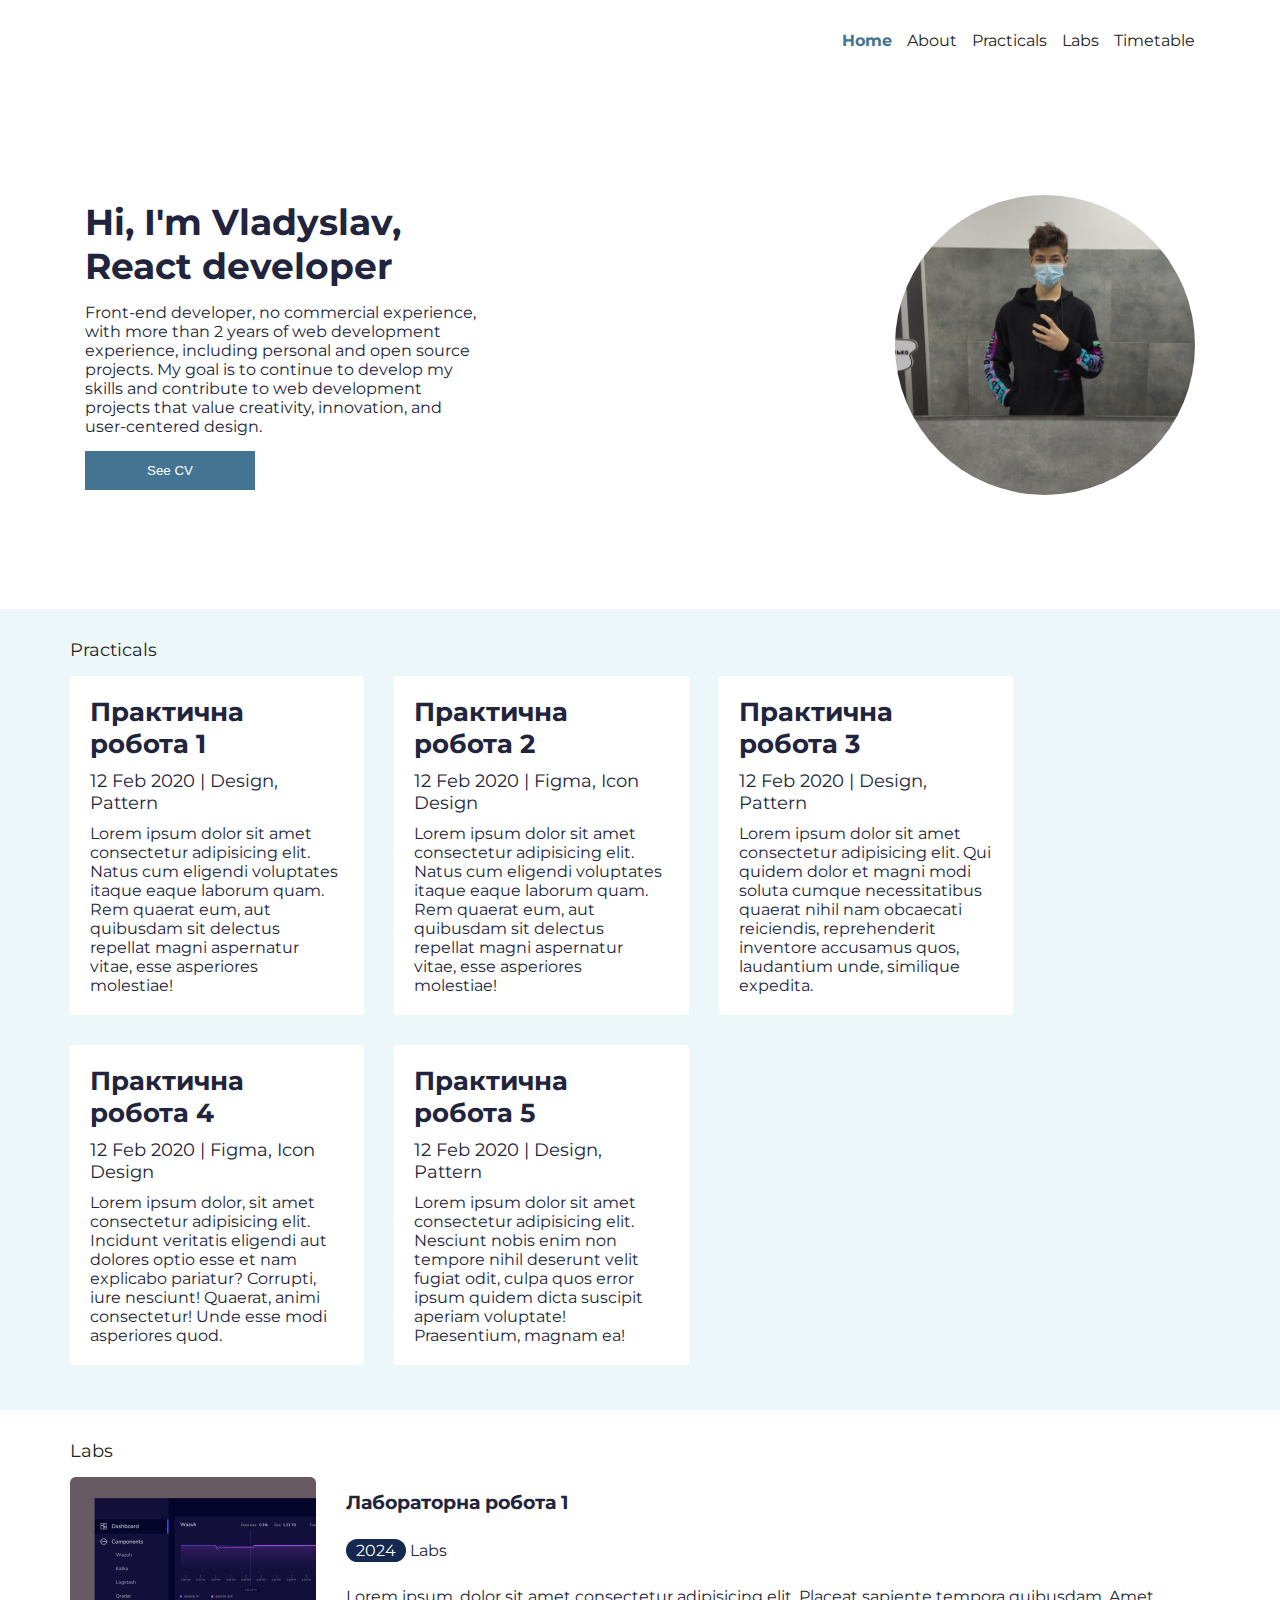
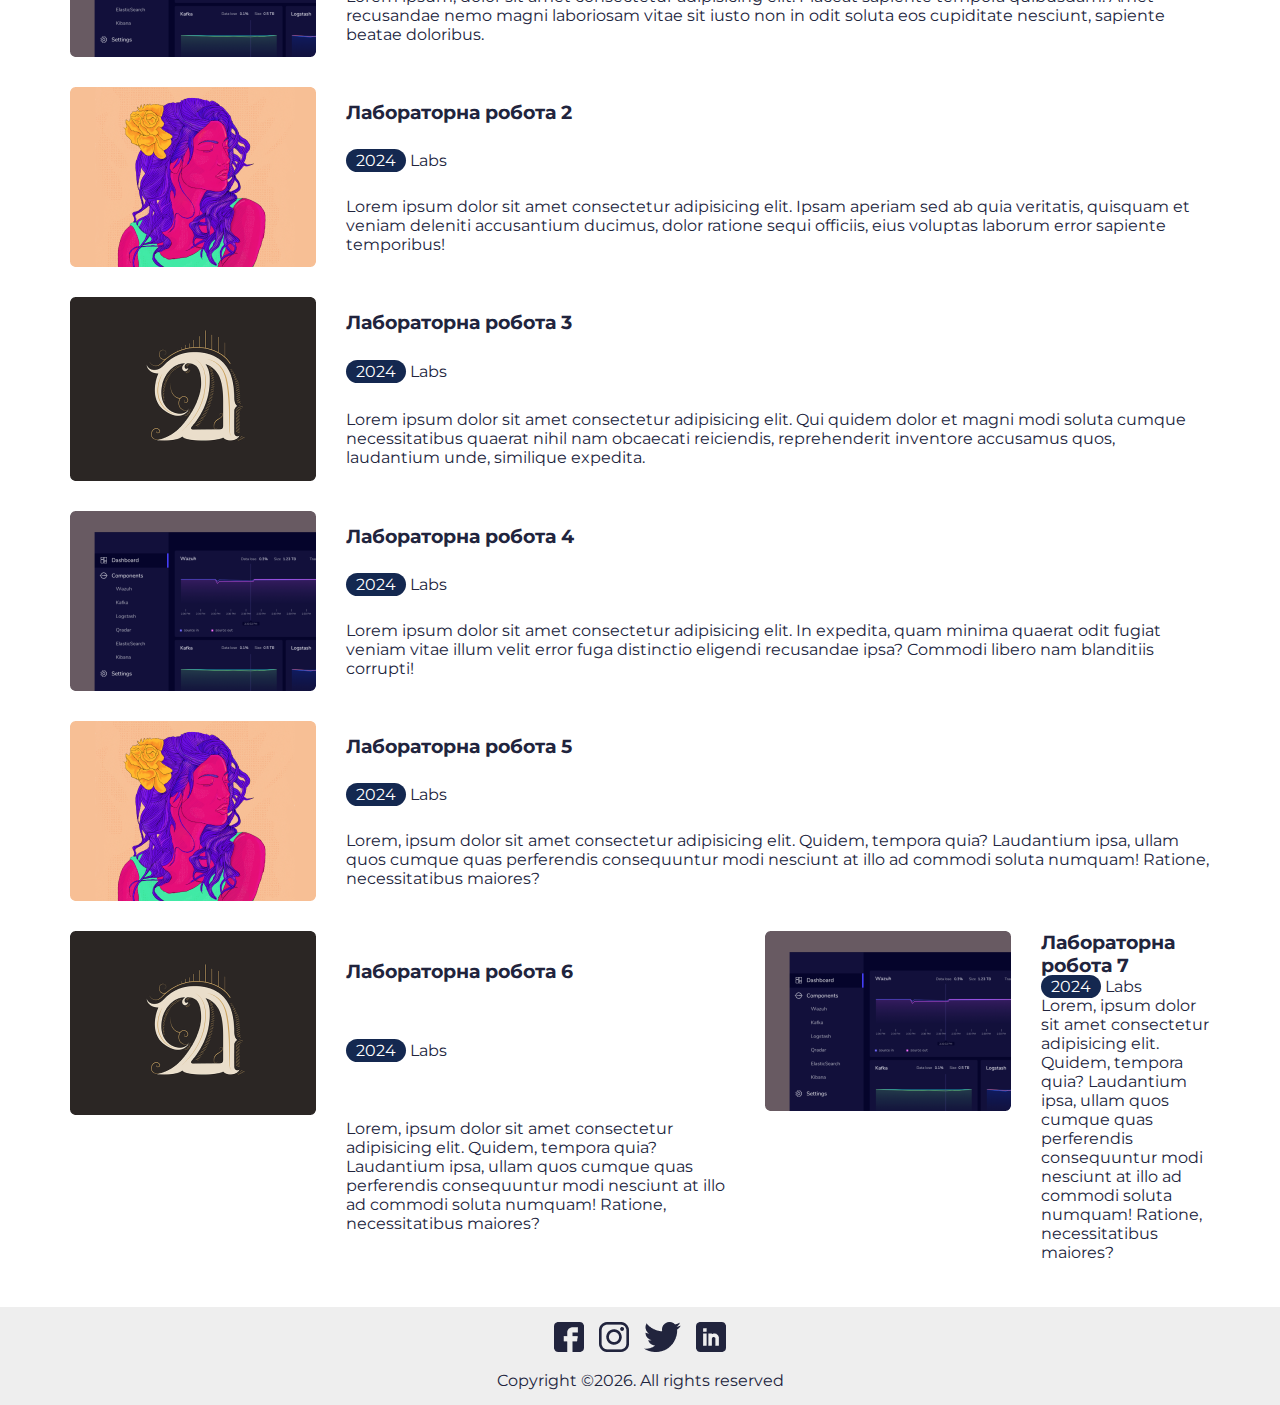
==== commit af142ebc: "upgrade lab5, added lab7" ====
--- a/index.html
+++ b/index.html
@@ -264,6 +264,26 @@
 										commodi soluta numquam! Ratione, necessitatibus maiores?
 									</p>
 								</div>
+
+								<div class="lab">
+									<img
+										src="./assets/images/Rectangle 30.png"
+										alt="Lab 7"
+										class="labImage"
+									/>
+									<div class="labBody">
+										<h3>
+											<a href="./lab7/index.html">Лабораторна робота 7</a>
+										</h3>
+										<p><span>2024</span> Labs</p>
+										<p>
+											Lorem, ipsum dolor sit amet consectetur adipisicing elit.
+											Quidem, tempora quia? Laudantium ipsa, ullam quos cumque
+											quas perferendis consequuntur modi nesciunt at illo ad
+											commodi soluta numquam! Ratione, necessitatibus maiores?
+										</p>
+									</div>
+								</div>
 							</div>
 						</div>
 					</div>
@@ -274,10 +294,18 @@
 				<div class="wrapper">
 					<div class="footerBody">
 						<div>
-							<a href="#"><img src="./assets/images/fb.png" alt="Facebook" /></a>
-							<a href="#"><img src="./assets/images/insta.png" alt="Instagram" /></a>
-							<a href="#"><img src="./assets/images/Group.png" alt="Twitter" /></a>
-							<a href="#"><img src="./assets/images/Linkedin.png" alt="LinkedIn" /></a>
+							<a href="#"
+								><img src="./assets/images/fb.png" alt="Facebook"
+							/></a>
+							<a href="#"
+								><img src="./assets/images/insta.png" alt="Instagram"
+							/></a>
+							<a href="#"
+								><img src="./assets/images/Group.png" alt="Twitter"
+							/></a>
+							<a href="#"
+								><img src="./assets/images/Linkedin.png" alt="LinkedIn"
+							/></a>
 						</div>
 						<p>Copyright &copy;<span></span>. All rights reserved</p>
 					</div>
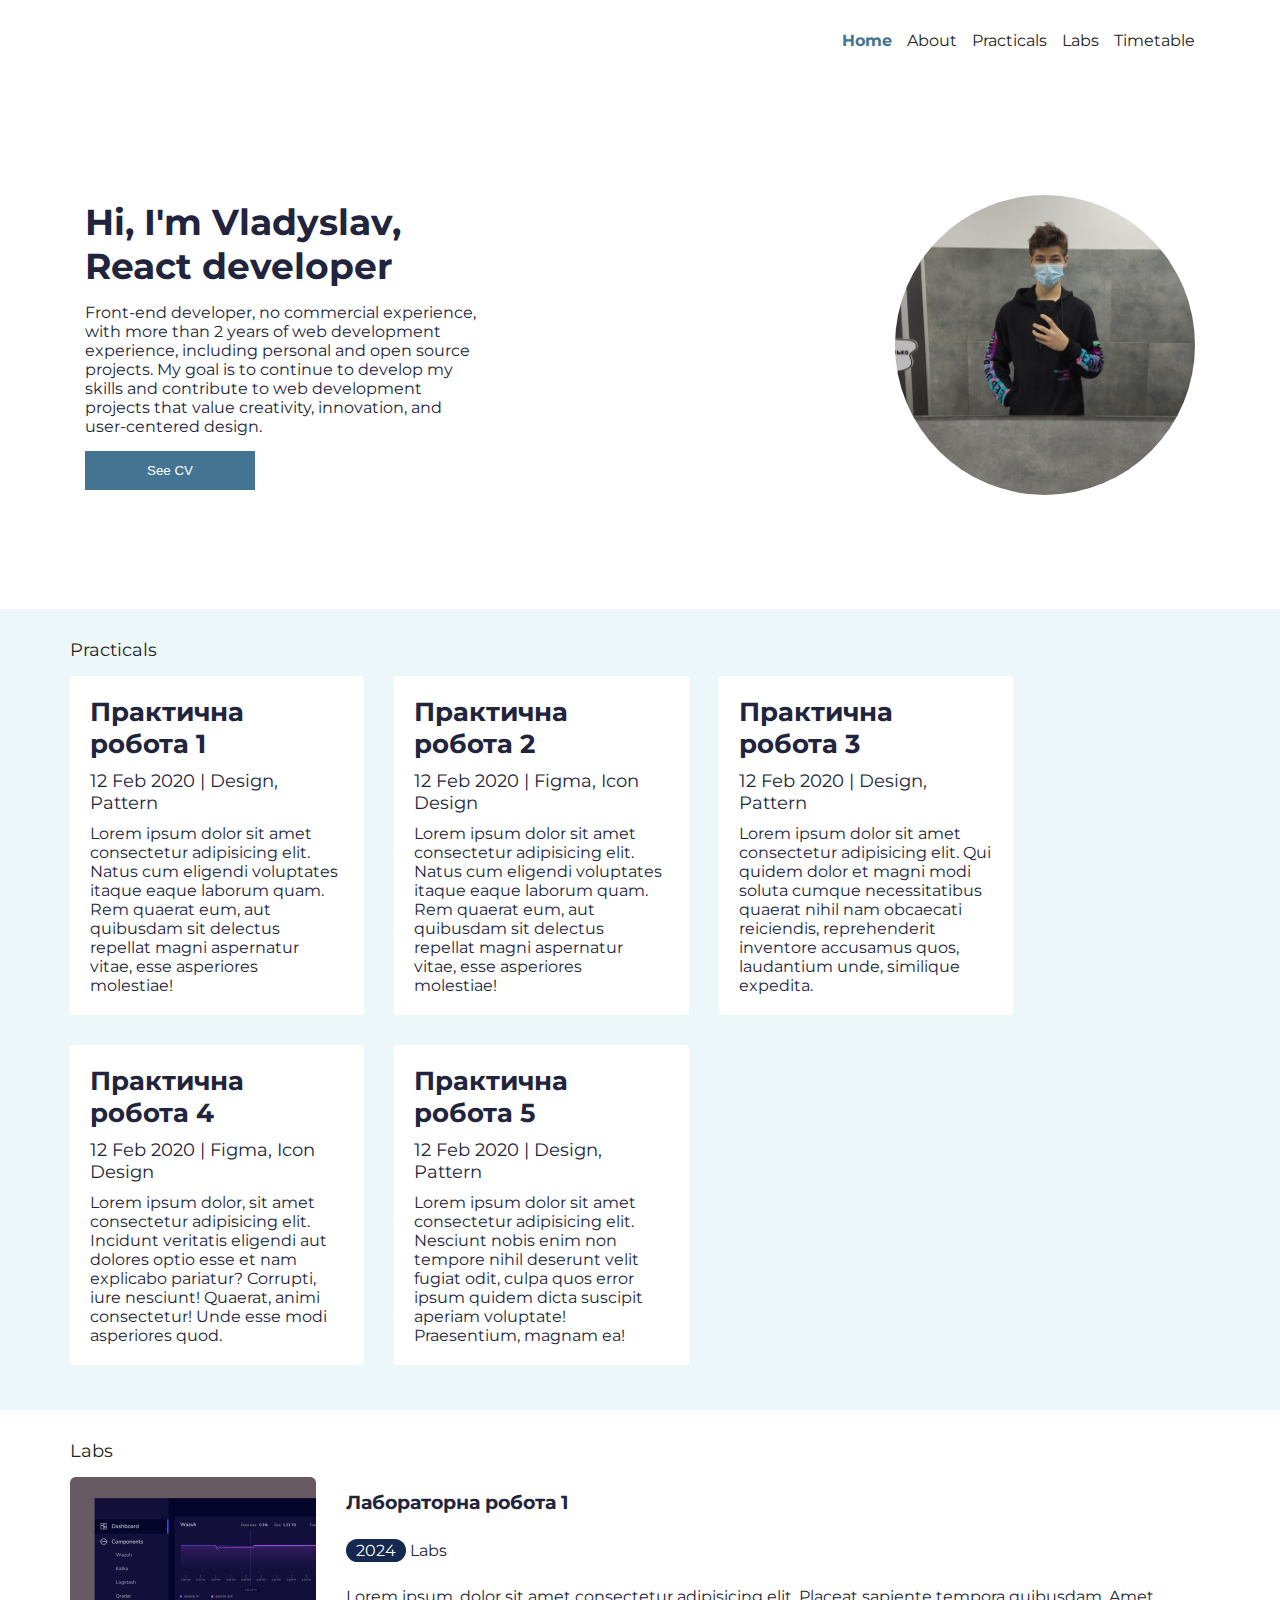
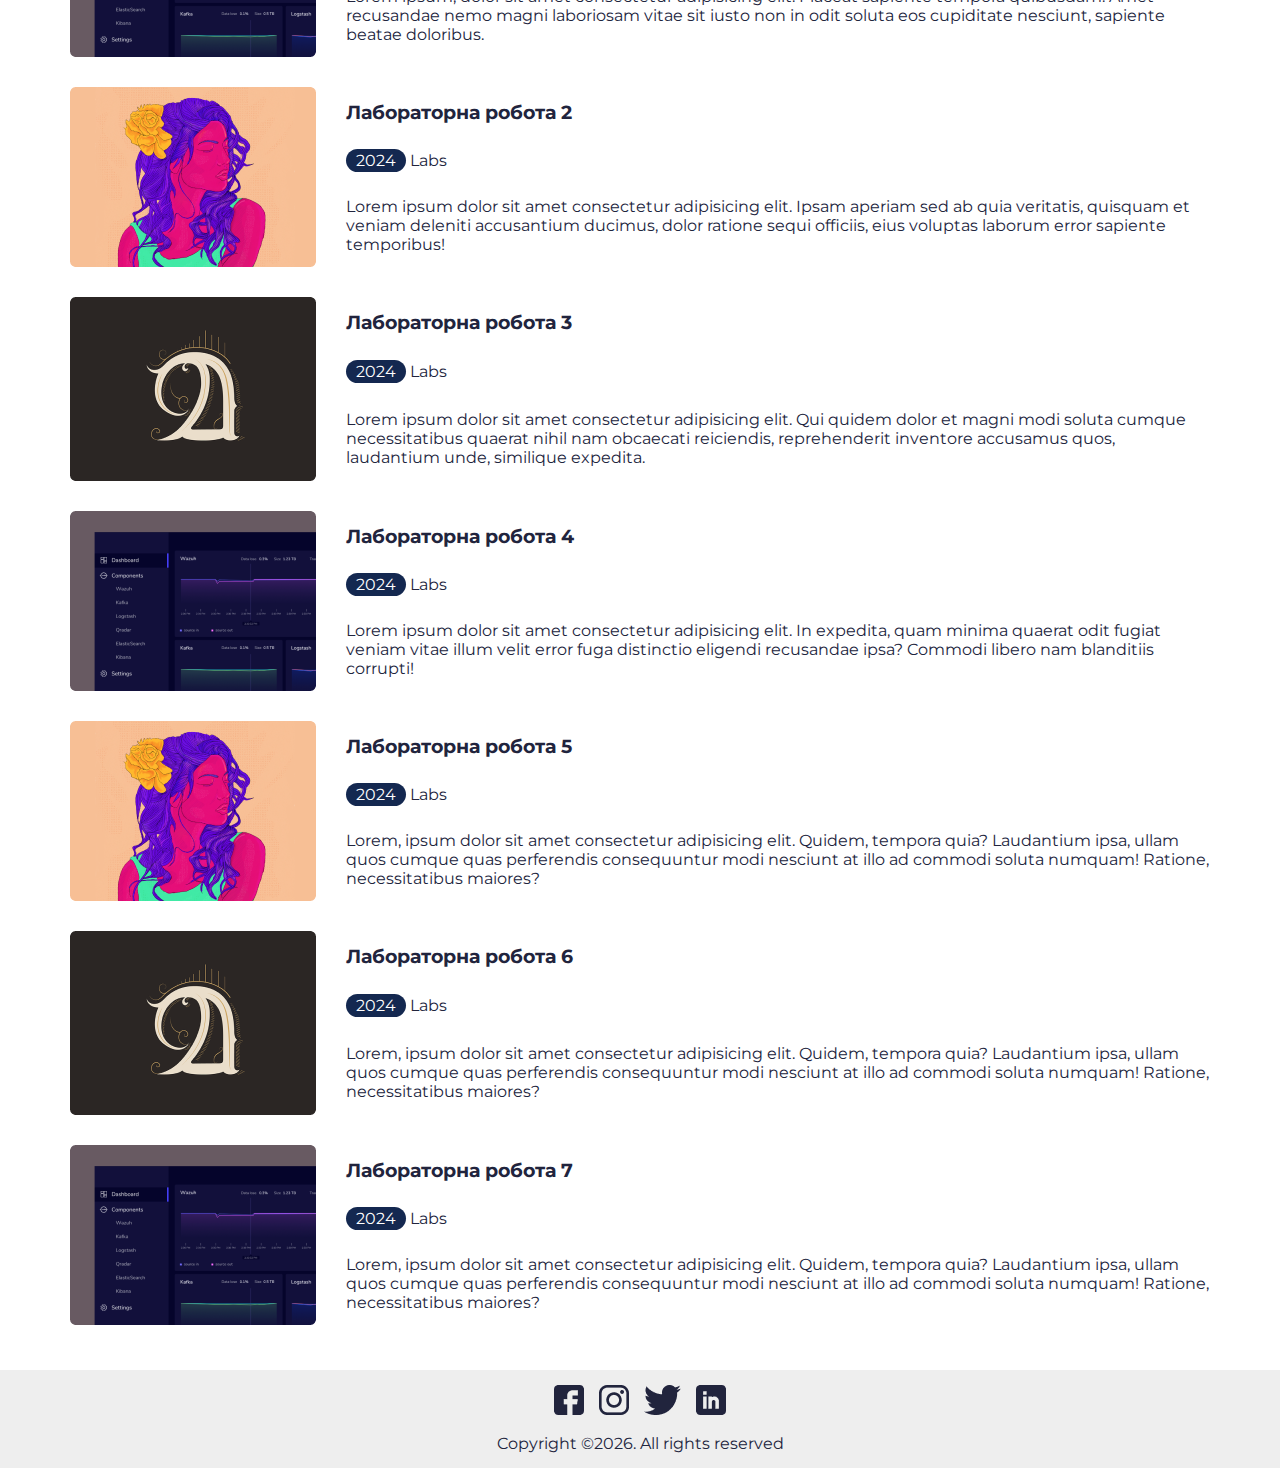
==== commit 8ad0faa5: "upgrade lab5, added lab7" ====
--- a/index.html
+++ b/index.html
@@ -264,25 +264,24 @@
 										commodi soluta numquam! Ratione, necessitatibus maiores?
 									</p>
 								</div>
-
-								<div class="lab">
-									<img
-										src="./assets/images/Rectangle 30.png"
-										alt="Lab 7"
-										class="labImage"
-									/>
-									<div class="labBody">
-										<h3>
-											<a href="./lab7/index.html">Лабораторна робота 7</a>
-										</h3>
-										<p><span>2024</span> Labs</p>
-										<p>
-											Lorem, ipsum dolor sit amet consectetur adipisicing elit.
-											Quidem, tempora quia? Laudantium ipsa, ullam quos cumque
-											quas perferendis consequuntur modi nesciunt at illo ad
-											commodi soluta numquam! Ratione, necessitatibus maiores?
-										</p>
-									</div>
+							</div>
+							<div class="lab">
+								<img
+									src="./assets/images/Rectangle 30.png"
+									alt="Lab 7"
+									class="labImage"
+								/>
+								<div class="labBody">
+									<h3>
+										<a href="./lab7/index.html">Лабораторна робота 7</a>
+									</h3>
+									<p><span>2024</span> Labs</p>
+									<p>
+										Lorem, ipsum dolor sit amet consectetur adipisicing elit.
+										Quidem, tempora quia? Laudantium ipsa, ullam quos cumque
+										quas perferendis consequuntur modi nesciunt at illo ad
+										commodi soluta numquam! Ratione, necessitatibus maiores?
+									</p>
 								</div>
 							</div>
 						</div>
